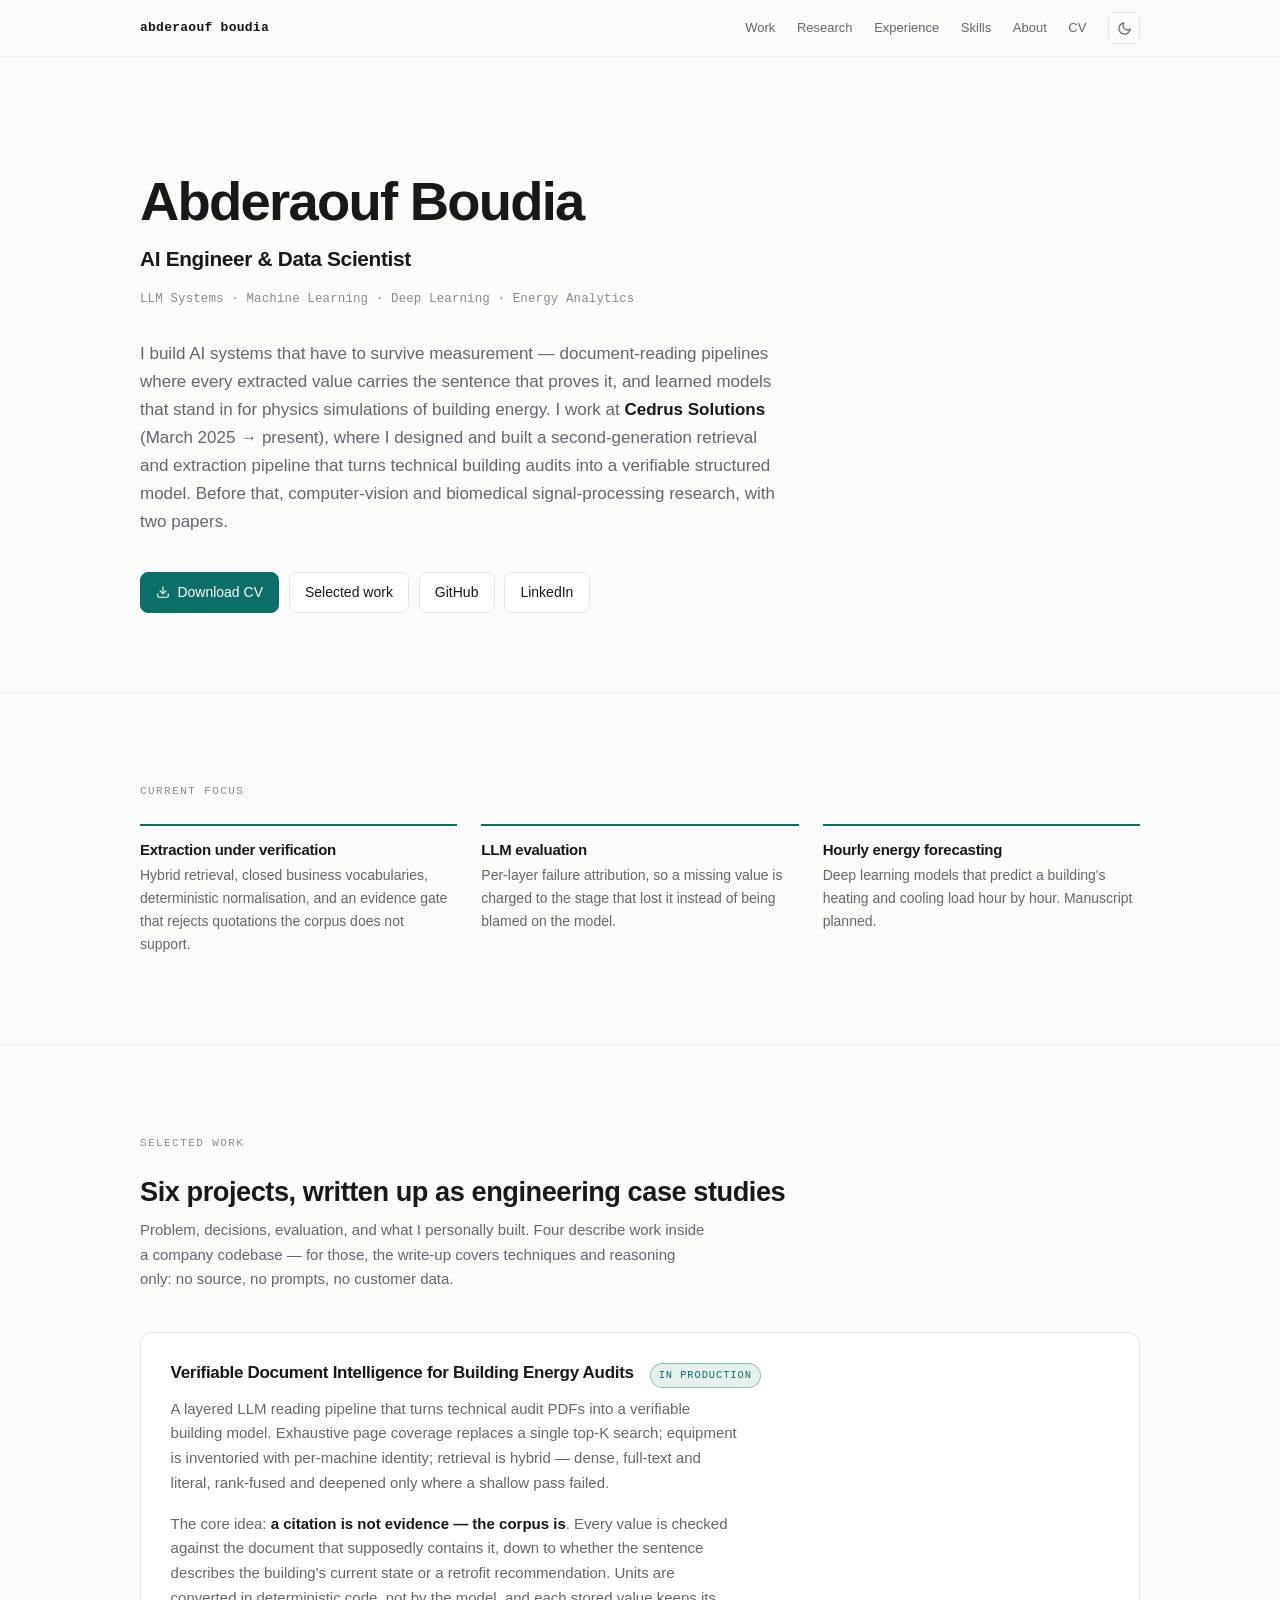
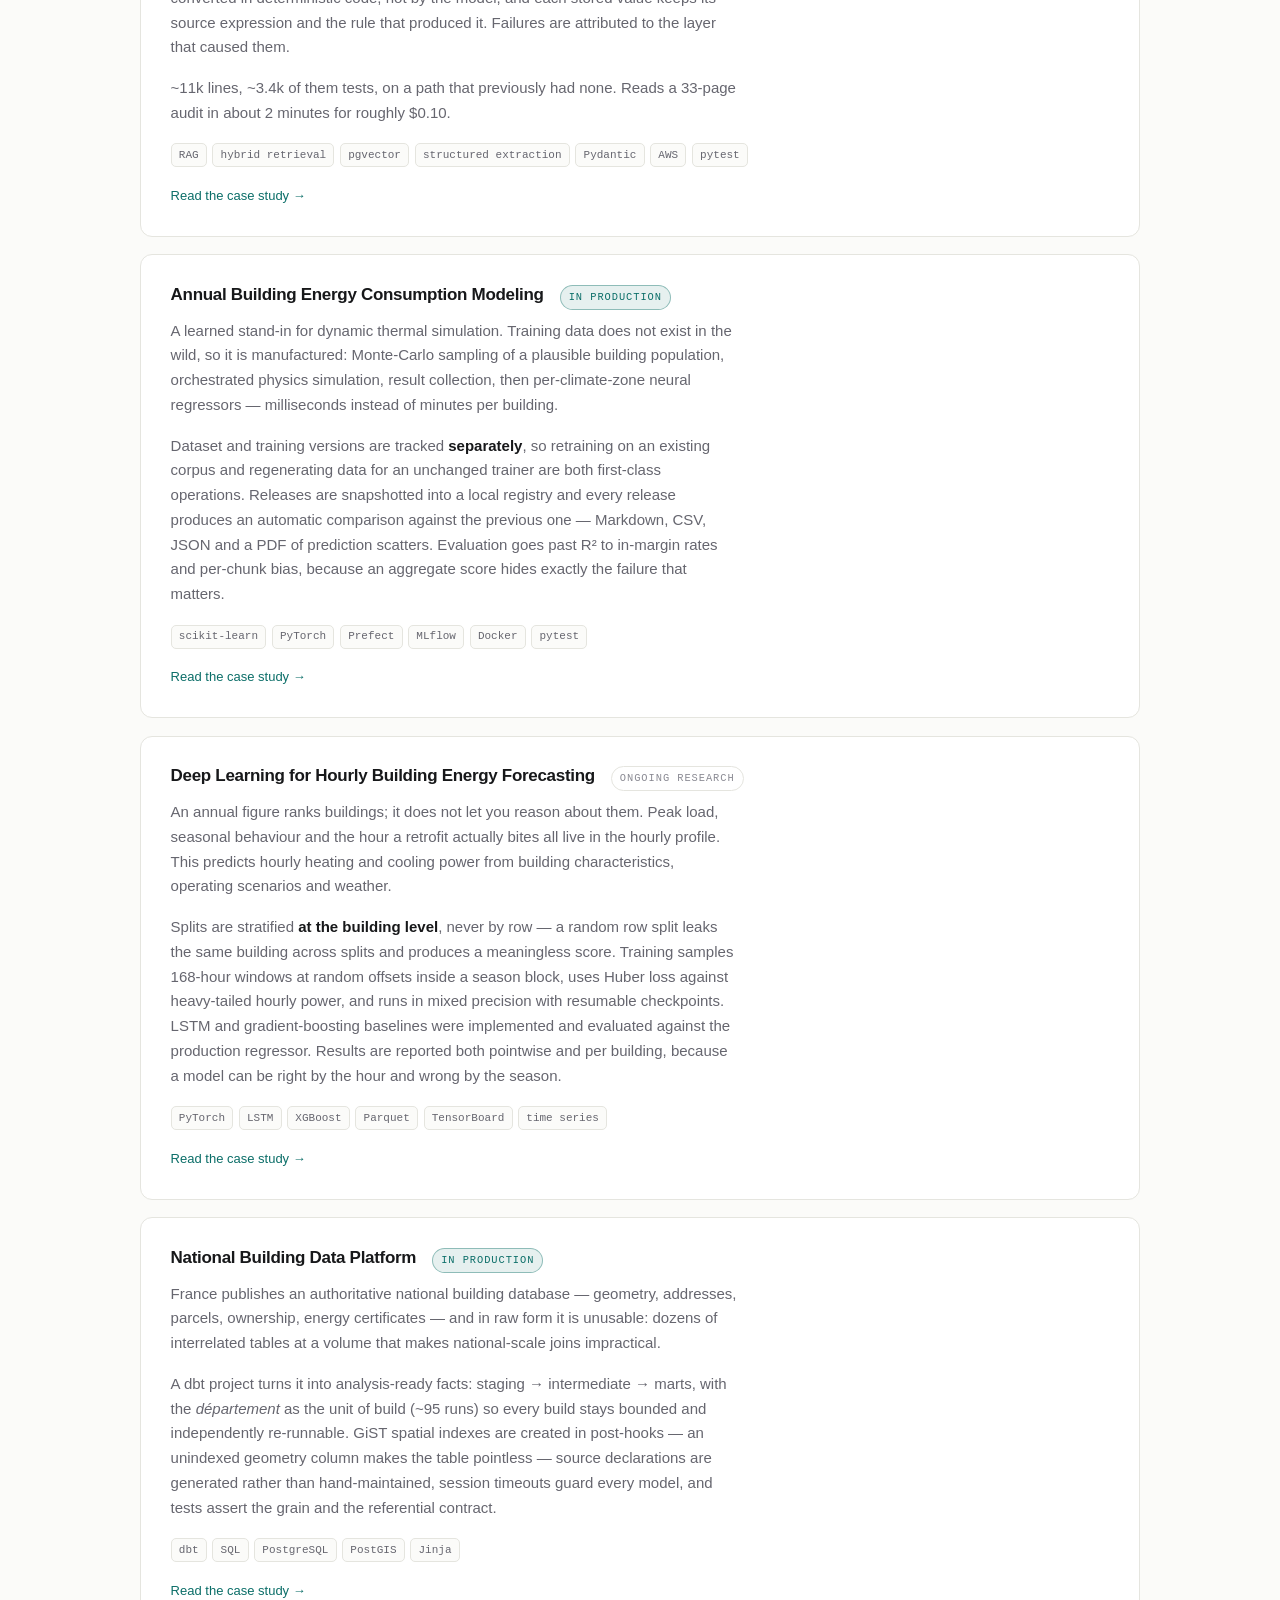
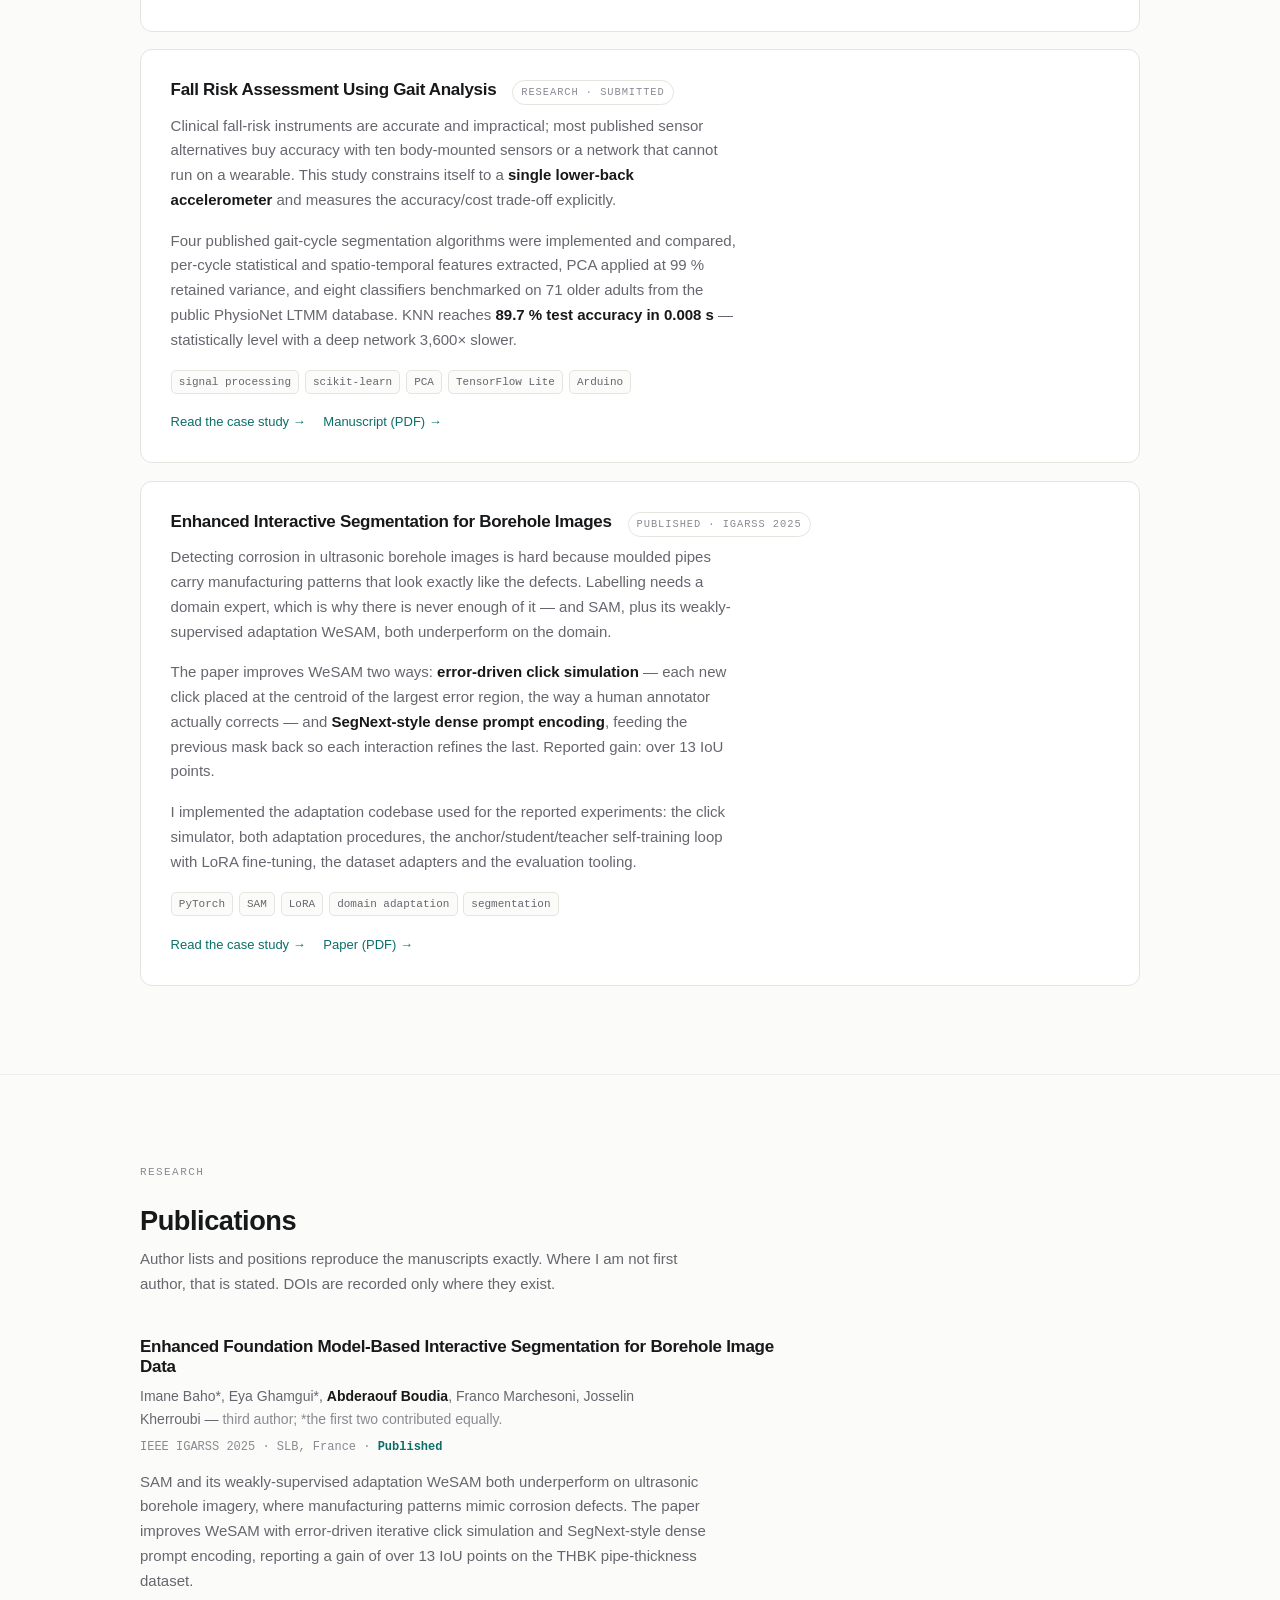
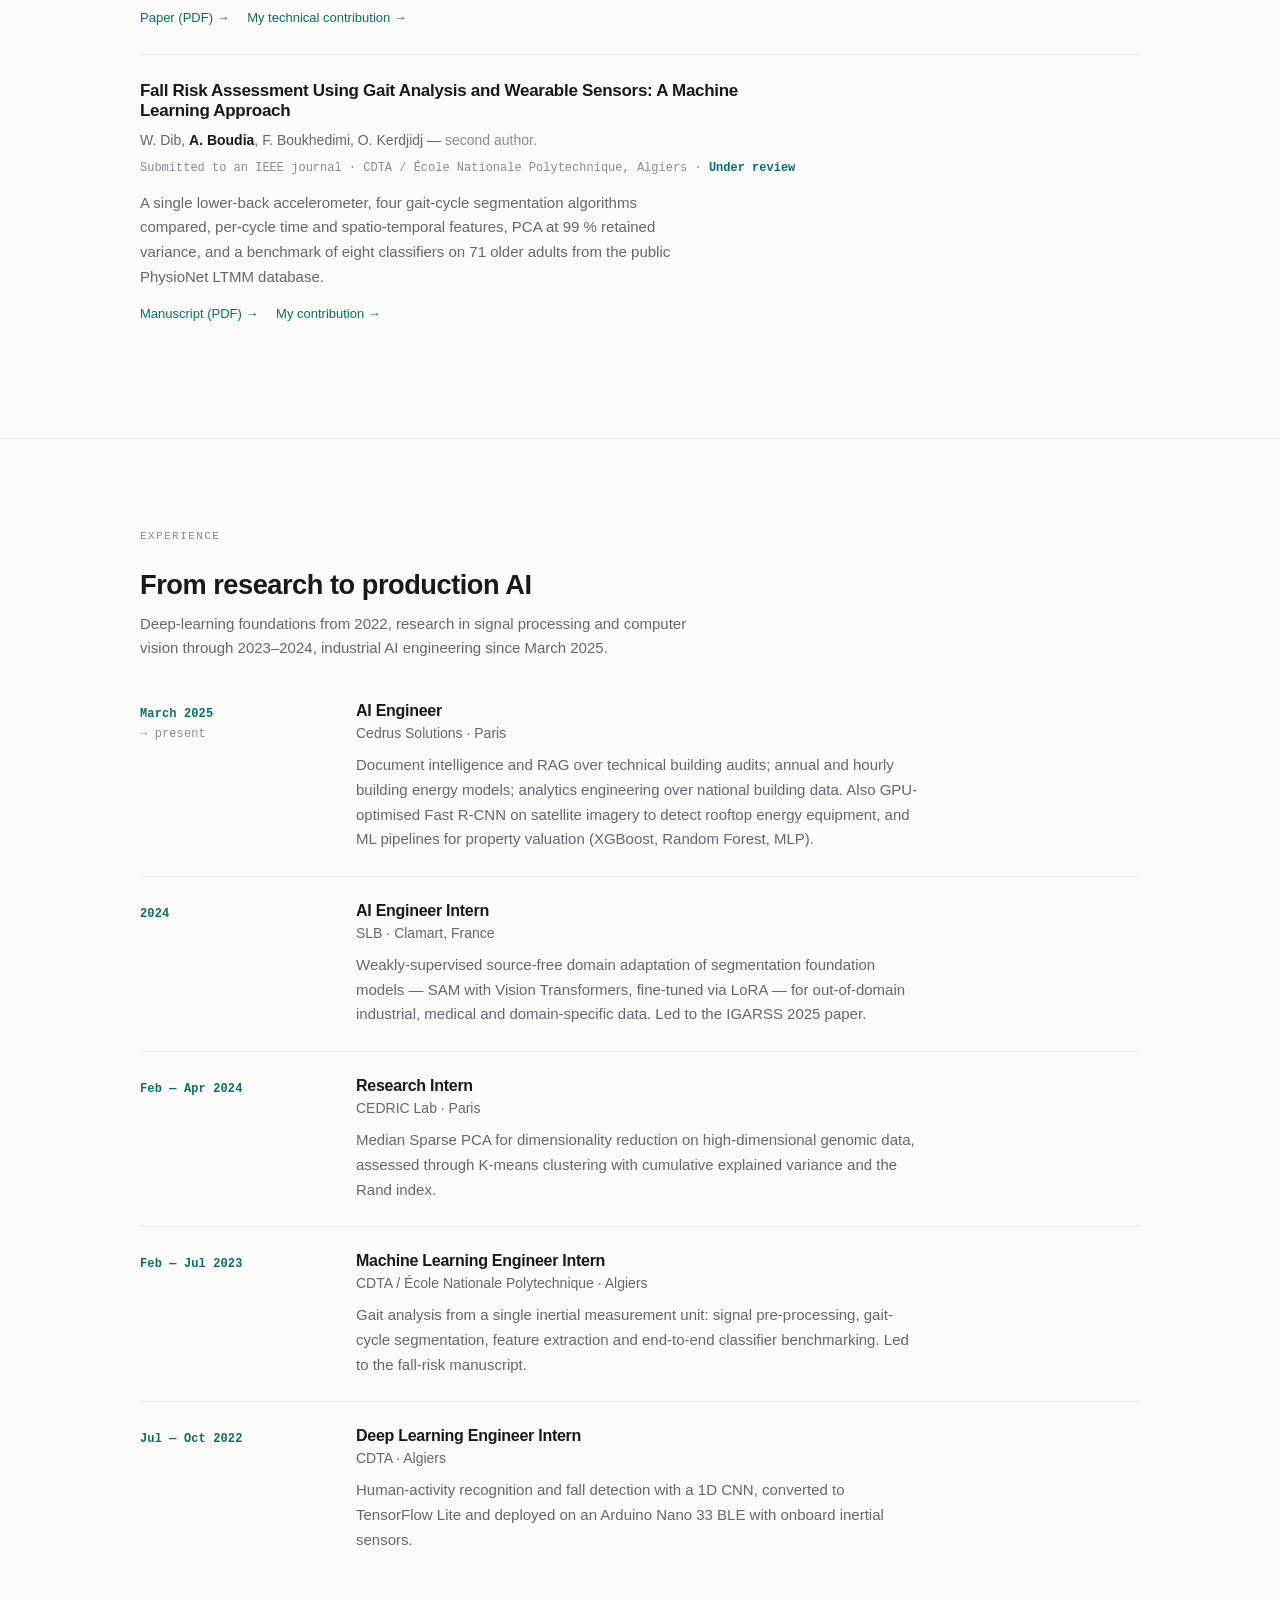
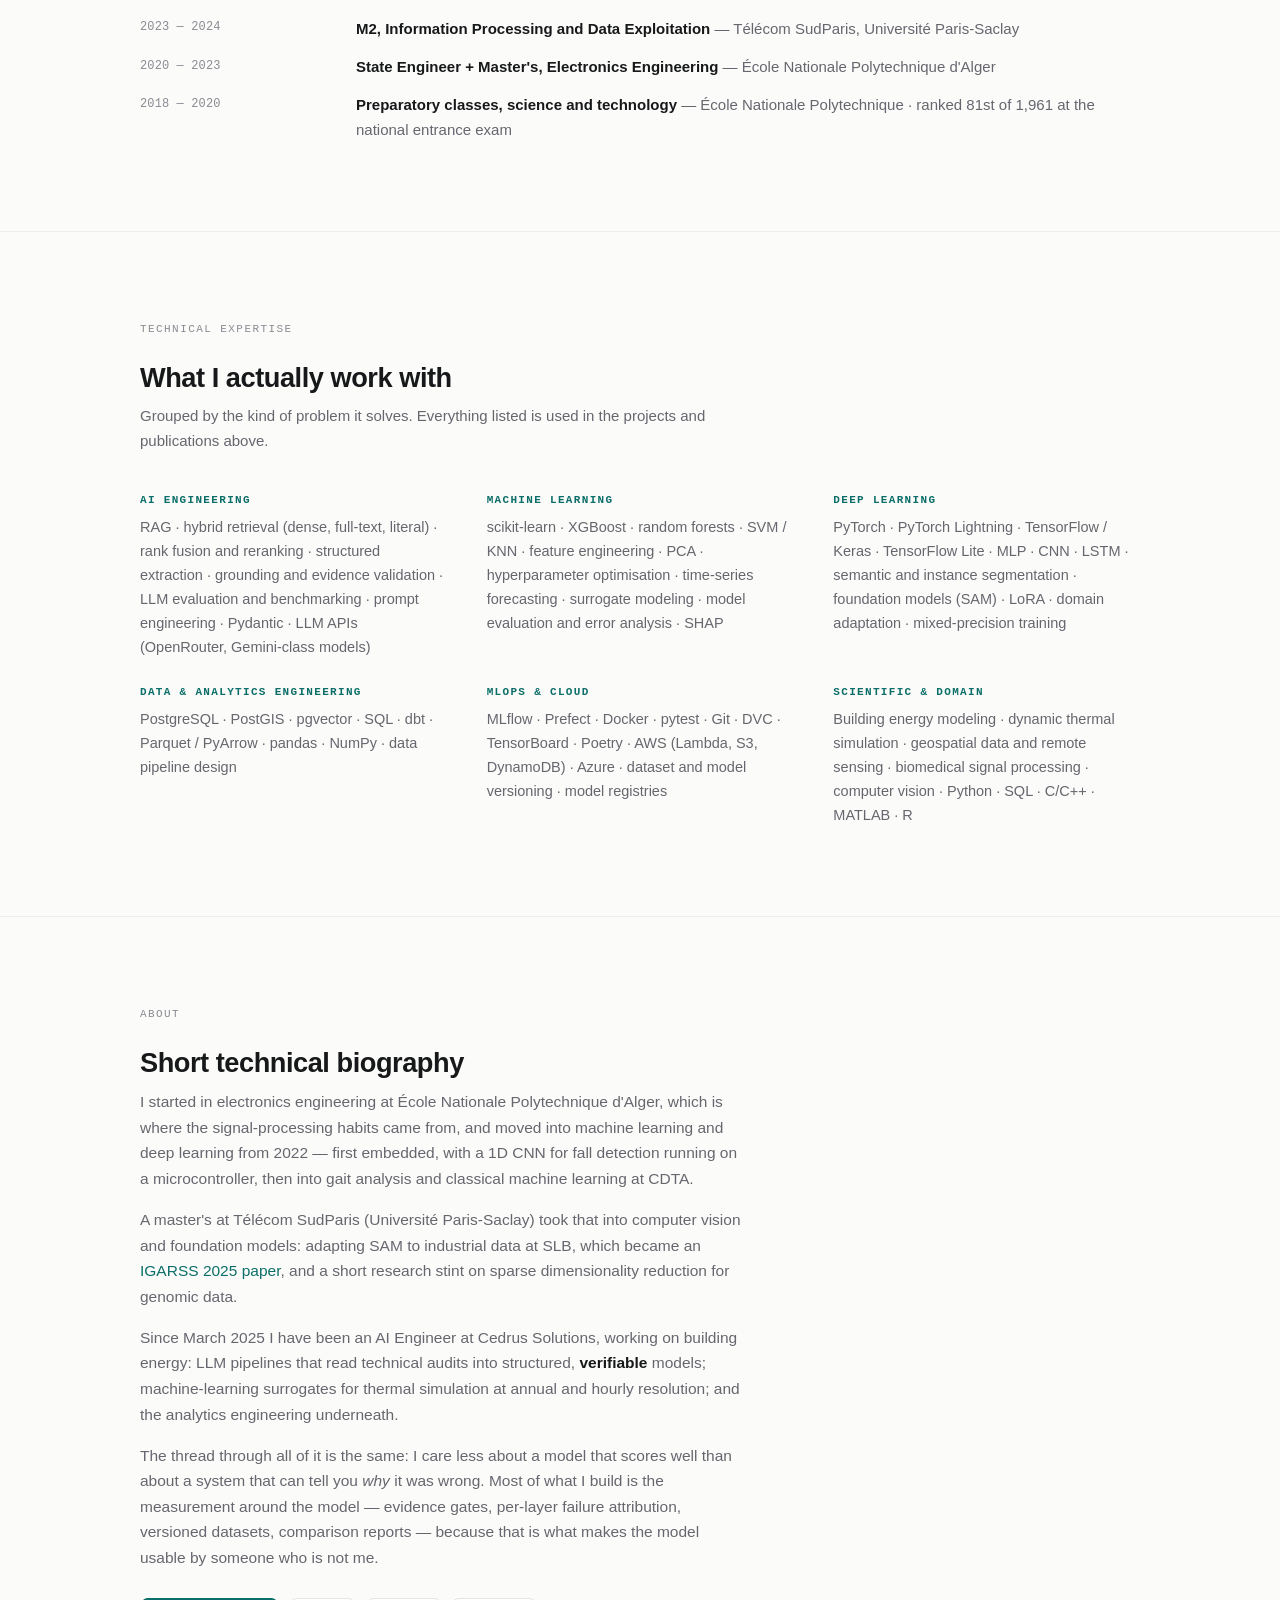
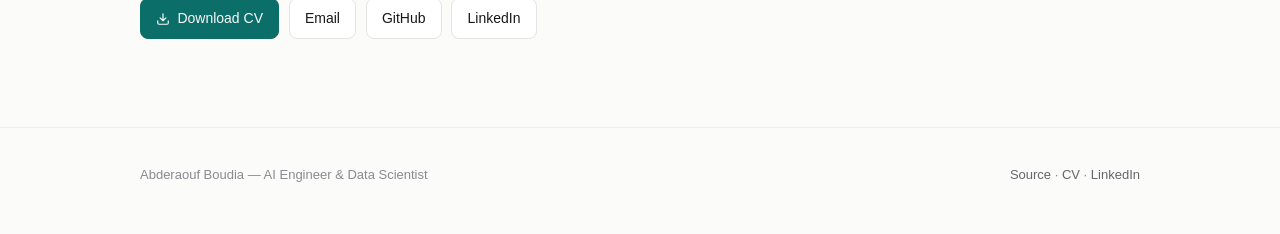
==== docs/index.html @ 6a67e8d6 "feat: add portfolio site for GitHub Pages" ====
<!doctype html>
<html lang="en">
<head>
<meta charset="utf-8">
<meta name="viewport" content="width=device-width, initial-scale=1">
<title>Abderaouf Boudia — AI Engineer &amp; Data Scientist</title>
<meta name="description" content="AI Engineer &amp; Data Scientist. LLM systems, RAG and document intelligence, machine learning, deep learning and building energy analytics. Published computer-vision research.">
<meta name="author" content="Abderaouf Boudia">
<meta property="og:type" content="profile">
<meta property="og:title" content="Abderaouf Boudia — AI Engineer &amp; Data Scientist">
<meta property="og:description" content="LLM systems · Machine Learning · Deep Learning · Energy Analytics">
<link rel="canonical" href="https://boudia-abderaouf.github.io/BOUDIA-Abderaouf/">
<link rel="icon" href="data:image/svg+xml,<svg xmlns='http://www.w3.org/2000/svg' viewBox='0 0 100 100'><rect width='100' height='100' rx='22' fill='%230b6e68'/><text y='.9em' x='50%25' text-anchor='middle' font-size='62' font-family='ui-monospace,monospace' fill='%23fff'>A</text></svg>">
<link rel="stylesheet" href="styles.css">
<script>
  // Applied before first paint so the chosen theme never flashes.
  try {
    var t = localStorage.getItem('theme');
    if (t === 'dark' || t === 'light') document.documentElement.dataset.theme = t;
  } catch (e) {}
</script>
</head>
<body>

<header class="nav">
  <div class="wrap nav__inner">
    <a class="nav__mark" href="#top">abderaouf&nbsp;boudia</a>
    <nav class="nav__links" aria-label="Sections">
      <a href="#work">Work</a>
      <a href="#research">Research</a>
      <a href="#experience">Experience</a>
      <a href="#skills">Skills</a>
      <a href="#about">About</a>
      <a class="nav__cta" href="https://github.com/boudia-abderaouf/BOUDIA-Abderaouf/raw/main/cv/Abderaouf-Boudia-CV.pdf">CV</a>
      <button class="theme-toggle" type="button" id="theme-toggle" aria-label="Switch colour theme">
        <svg class="i-moon" viewBox="0 0 24 24" fill="none" stroke="currentColor" stroke-width="2" stroke-linecap="round" stroke-linejoin="round" aria-hidden="true"><path d="M21 12.79A9 9 0 1 1 11.21 3 7 7 0 0 0 21 12.79z"/></svg>
        <svg class="i-sun" viewBox="0 0 24 24" fill="none" stroke="currentColor" stroke-width="2" stroke-linecap="round" stroke-linejoin="round" aria-hidden="true"><circle cx="12" cy="12" r="4"/><path d="M12 2v2M12 20v2M4.93 4.93l1.41 1.41M17.66 17.66l1.41 1.41M2 12h2M20 12h2M6.34 17.66l-1.41 1.41M19.07 4.93l-1.41 1.41"/></svg>
      </button>
    </nav>
  </div>
</header>

<main id="top">

<!-- ====================== HERO ====================== -->
<section class="hero">
  <div class="wrap">
    <h1>Abderaouf Boudia</h1>
    <p class="hero__role">AI Engineer &amp; Data Scientist</p>
    <p class="hero__tags">LLM Systems · Machine Learning · Deep Learning · Energy Analytics</p>
    <p class="hero__intro">
      I build AI systems that have to survive measurement — document-reading pipelines where
      every extracted value carries the sentence that proves it, and learned models that stand
      in for physics simulations of building energy. I work at <strong>Cedrus Solutions</strong>
      (March&nbsp;2025 → present), where I designed and built a second-generation retrieval and
      extraction pipeline that turns technical building audits into a verifiable structured
      model. Before that, computer-vision and biomedical signal-processing research, with two
      papers.
    </p>
    <div class="actions">
      <a class="btn btn--primary" href="https://github.com/boudia-abderaouf/BOUDIA-Abderaouf/raw/main/cv/Abderaouf-Boudia-CV.pdf">
        <svg viewBox="0 0 24 24" fill="none" stroke="currentColor" stroke-width="2" stroke-linecap="round" stroke-linejoin="round" aria-hidden="true"><path d="M21 15v4a2 2 0 0 1-2 2H5a2 2 0 0 1-2-2v-4M7 10l5 5 5-5M12 15V3"/></svg>
        Download CV
      </a>
      <a class="btn" href="#work">Selected work</a>
      <a class="btn" href="https://github.com/boudia-abderaouf">GitHub</a>
      <a class="btn" href="https://www.linkedin.com/in/abderaouf-boudia-4bb166174/">LinkedIn</a>
    </div>
  </div>
</section>

<!-- ====================== FOCUS ====================== -->
<section id="focus">
  <div class="wrap reveal">
    <p class="eyebrow">Current focus</p>
    <ul class="focus">
      <li>
        <h3>Extraction under verification</h3>
        <p>Hybrid retrieval, closed business vocabularies, deterministic normalisation, and an
        evidence gate that rejects quotations the corpus does not support.</p>
      </li>
      <li>
        <h3>LLM evaluation</h3>
        <p>Per-layer failure attribution, so a missing value is charged to the stage that lost
        it instead of being blamed on the model.</p>
      </li>
      <li>
        <h3>Hourly energy forecasting</h3>
        <p>Deep learning models that predict a building's heating and cooling load hour by
        hour. Manuscript planned.</p>
      </li>
    </ul>
  </div>
</section>

<!-- ====================== WORK ====================== -->
<section id="work">
  <div class="wrap">
    <div class="reveal">
      <p class="eyebrow">Selected work</p>
      <h2 class="section-title">Six projects, written up as engineering case studies</h2>
      <p class="section-lede">
        Problem, decisions, evaluation, and what I personally built. Four describe work inside a
        company codebase — for those, the write-up covers techniques and reasoning only: no source,
        no prompts, no customer data.
      </p>
    </div>

    <div class="projects">

      <article class="card reveal">
        <div class="card__head">
          <h3 class="card__title"><a href="https://github.com/boudia-abderaouf/BOUDIA-Abderaouf/blob/main/projects/document-intelligence.md">Verifiable Document Intelligence for Building Energy Audits</a></h3>
          <span class="status status--live">In production</span>
        </div>
        <p>
          A layered LLM reading pipeline that turns technical audit PDFs into a verifiable building
          model. Exhaustive page coverage replaces a single top-K search; equipment is inventoried
          with per-machine identity; retrieval is hybrid — dense, full-text and literal, rank-fused
          and deepened only where a shallow pass failed.
        </p>
        <p>
          The core idea: <strong>a citation is not evidence — the corpus is</strong>. Every value is
          checked against the document that supposedly contains it, down to whether the sentence
          describes the building's current state or a retrofit recommendation. Units are converted in
          deterministic code, not by the model, and each stored value keeps its source expression and
          the rule that produced it. Failures are attributed to the layer that caused them.
        </p>
        <p>
          ~11k lines, ~3.4k of them tests, on a path that previously had none. Reads a 33-page audit
          in about 2 minutes for roughly $0.10.
        </p>
        <div class="tags">
          <span class="tag">RAG</span><span class="tag">hybrid retrieval</span><span class="tag">pgvector</span>
          <span class="tag">structured extraction</span><span class="tag">Pydantic</span><span class="tag">AWS</span>
          <span class="tag">pytest</span>
        </div>
        <div class="card__links">
          <a href="https://github.com/boudia-abderaouf/BOUDIA-Abderaouf/blob/main/projects/document-intelligence.md">Read the case study →</a>
        </div>
      </article>

      <article class="card reveal">
        <div class="card__head">
          <h3 class="card__title"><a href="https://github.com/boudia-abderaouf/BOUDIA-Abderaouf/blob/main/projects/annual-energy-model.md">Annual Building Energy Consumption Modeling</a></h3>
          <span class="status status--live">In production</span>
        </div>
        <p>
          A learned stand-in for dynamic thermal simulation. Training data does not exist in the
          wild, so it is manufactured: Monte-Carlo sampling of a plausible building population,
          orchestrated physics simulation, result collection, then per-climate-zone neural
          regressors — milliseconds instead of minutes per building.
        </p>
        <p>
          Dataset and training versions are tracked <strong>separately</strong>, so retraining on an
          existing corpus and regenerating data for an unchanged trainer are both first-class
          operations. Releases are snapshotted into a local registry and every release produces an
          automatic comparison against the previous one — Markdown, CSV, JSON and a PDF of prediction
          scatters. Evaluation goes past R² to in-margin rates and per-chunk bias, because an
          aggregate score hides exactly the failure that matters.
        </p>
        <div class="tags">
          <span class="tag">scikit-learn</span><span class="tag">PyTorch</span><span class="tag">Prefect</span>
          <span class="tag">MLflow</span><span class="tag">Docker</span><span class="tag">pytest</span>
        </div>
        <div class="card__links">
          <a href="https://github.com/boudia-abderaouf/BOUDIA-Abderaouf/blob/main/projects/annual-energy-model.md">Read the case study →</a>
        </div>
      </article>

      <article class="card reveal">
        <div class="card__head">
          <h3 class="card__title"><a href="https://github.com/boudia-abderaouf/BOUDIA-Abderaouf/blob/main/projects/hourly-energy-forecasting.md">Deep Learning for Hourly Building Energy Forecasting</a></h3>
          <span class="status">Ongoing research</span>
        </div>
        <p>
          An annual figure ranks buildings; it does not let you reason about them. Peak load,
          seasonal behaviour and the hour a retrofit actually bites all live in the hourly profile.
          This predicts hourly heating and cooling power from building characteristics, operating
          scenarios and weather.
        </p>
        <p>
          Splits are stratified <strong>at the building level</strong>, never by row — a random row
          split leaks the same building across splits and produces a meaningless score. Training
          samples 168-hour windows at random offsets inside a season block, uses Huber loss against
          heavy-tailed hourly power, and runs in mixed precision with resumable checkpoints. LSTM and
          gradient-boosting baselines were implemented and evaluated against the production
          regressor. Results are reported both pointwise and per building, because a model can be
          right by the hour and wrong by the season.
        </p>
        <div class="tags">
          <span class="tag">PyTorch</span><span class="tag">LSTM</span><span class="tag">XGBoost</span>
          <span class="tag">Parquet</span><span class="tag">TensorBoard</span><span class="tag">time series</span>
        </div>
        <div class="card__links">
          <a href="https://github.com/boudia-abderaouf/BOUDIA-Abderaouf/blob/main/projects/hourly-energy-forecasting.md">Read the case study →</a>
        </div>
      </article>

      <article class="card reveal">
        <div class="card__head">
          <h3 class="card__title"><a href="https://github.com/boudia-abderaouf/BOUDIA-Abderaouf/blob/main/projects/dbt-data-platform.md">National Building Data Platform</a></h3>
          <span class="status status--live">In production</span>
        </div>
        <p>
          France publishes an authoritative national building database — geometry, addresses,
          parcels, ownership, energy certificates — and in raw form it is unusable: dozens of
          interrelated tables at a volume that makes national-scale joins impractical.
        </p>
        <p>
          A dbt project turns it into analysis-ready facts: staging → intermediate → marts, with the
          <em>département</em> as the unit of build (~95 runs) so every build stays bounded and
          independently re-runnable. GiST spatial indexes are created in post-hooks — an unindexed
          geometry column makes the table pointless — source declarations are generated rather than
          hand-maintained, session timeouts guard every model, and tests assert the grain and the
          referential contract.
        </p>
        <div class="tags">
          <span class="tag">dbt</span><span class="tag">SQL</span><span class="tag">PostgreSQL</span>
          <span class="tag">PostGIS</span><span class="tag">Jinja</span>
        </div>
        <div class="card__links">
          <a href="https://github.com/boudia-abderaouf/BOUDIA-Abderaouf/blob/main/projects/dbt-data-platform.md">Read the case study →</a>
        </div>
      </article>

      <article class="card reveal">
        <div class="card__head">
          <h3 class="card__title"><a href="https://github.com/boudia-abderaouf/BOUDIA-Abderaouf/blob/main/projects/fall-risk-assessment.md">Fall Risk Assessment Using Gait Analysis</a></h3>
          <span class="status">Research · submitted</span>
        </div>
        <p>
          Clinical fall-risk instruments are accurate and impractical; most published sensor
          alternatives buy accuracy with ten body-mounted sensors or a network that cannot run on a
          wearable. This study constrains itself to a <strong>single lower-back accelerometer</strong>
          and measures the accuracy/cost trade-off explicitly.
        </p>
        <p>
          Four published gait-cycle segmentation algorithms were implemented and compared, per-cycle
          statistical and spatio-temporal features extracted, PCA applied at 99 % retained variance,
          and eight classifiers benchmarked on 71 older adults from the public PhysioNet LTMM
          database. KNN reaches <strong>89.7 % test accuracy in 0.008 s</strong> — statistically
          level with a deep network 3,600× slower.
        </p>
        <div class="tags">
          <span class="tag">signal processing</span><span class="tag">scikit-learn</span>
          <span class="tag">PCA</span><span class="tag">TensorFlow Lite</span><span class="tag">Arduino</span>
        </div>
        <div class="card__links">
          <a href="https://github.com/boudia-abderaouf/BOUDIA-Abderaouf/blob/main/projects/fall-risk-assessment.md">Read the case study →</a>
          <a href="https://github.com/boudia-abderaouf/BOUDIA-Abderaouf/blob/main/articles/Fall_Risk_Assessment_Using_Gait_Analysis.pdf">Manuscript (PDF) →</a>
        </div>
      </article>

      <article class="card reveal">
        <div class="card__head">
          <h3 class="card__title"><a href="https://github.com/boudia-abderaouf/BOUDIA-Abderaouf/blob/main/projects/interseg-wesam.md">Enhanced Interactive Segmentation for Borehole Images</a></h3>
          <span class="status">Published · IGARSS 2025</span>
        </div>
        <p>
          Detecting corrosion in ultrasonic borehole images is hard because moulded pipes carry
          manufacturing patterns that look exactly like the defects. Labelling needs a domain expert,
          which is why there is never enough of it — and SAM, plus its weakly-supervised adaptation
          WeSAM, both underperform on the domain.
        </p>
        <p>
          The paper improves WeSAM two ways: <strong>error-driven click simulation</strong> — each new
          click placed at the centroid of the largest error region, the way a human annotator actually
          corrects — and <strong>SegNext-style dense prompt encoding</strong>, feeding the previous
          mask back so each interaction refines the last. Reported gain: over 13 IoU points.
        </p>
        <p>
          I implemented the adaptation codebase used for the reported experiments: the click
          simulator, both adaptation procedures, the anchor/student/teacher self-training loop with
          LoRA fine-tuning, the dataset adapters and the evaluation tooling.
        </p>
        <div class="tags">
          <span class="tag">PyTorch</span><span class="tag">SAM</span><span class="tag">LoRA</span>
          <span class="tag">domain adaptation</span><span class="tag">segmentation</span>
        </div>
        <div class="card__links">
          <a href="https://github.com/boudia-abderaouf/BOUDIA-Abderaouf/blob/main/projects/interseg-wesam.md">Read the case study →</a>
          <a href="https://github.com/boudia-abderaouf/BOUDIA-Abderaouf/blob/main/articles/Paper_IGARSS_InterSEG.pdf">Paper (PDF) →</a>
        </div>
      </article>

    </div>
  </div>
</section>

<!-- ====================== RESEARCH ====================== -->
<section id="research">
  <div class="wrap">
    <div class="reveal">
      <p class="eyebrow">Research</p>
      <h2 class="section-title">Publications</h2>
      <p class="section-lede">
        Author lists and positions reproduce the manuscripts exactly. Where I am not first author,
        that is stated. DOIs are recorded only where they exist.
      </p>
    </div>

    <article class="pub reveal">
      <h3>Enhanced Foundation Model-Based Interactive Segmentation for Borehole Image Data</h3>
      <p class="pub__authors">
        Imane Baho*, Eya Ghamgui*, <strong>Abderaouf Boudia</strong>, Franco Marchesoni,
        Josselin Kherroubi — <em>third author; *the first two contributed equally.</em>
      </p>
      <p class="pub__meta">IEEE IGARSS 2025 · SLB, France · <b>Published</b></p>
      <p class="pub__abstract">
        SAM and its weakly-supervised adaptation WeSAM both underperform on ultrasonic borehole
        imagery, where manufacturing patterns mimic corrosion defects. The paper improves WeSAM with
        error-driven iterative click simulation and SegNext-style dense prompt encoding, reporting a
        gain of over 13 IoU points on the THBK pipe-thickness dataset.
      </p>
      <div class="card__links">
        <a href="https://github.com/boudia-abderaouf/BOUDIA-Abderaouf/blob/main/articles/Paper_IGARSS_InterSEG.pdf">Paper (PDF) →</a>
        <a href="https://github.com/boudia-abderaouf/BOUDIA-Abderaouf/blob/main/projects/interseg-wesam.md">My technical contribution →</a>
      </div>
    </article>

    <article class="pub reveal">
      <h3>Fall Risk Assessment Using Gait Analysis and Wearable Sensors: A Machine Learning Approach</h3>
      <p class="pub__authors">
        W. Dib, <strong>A. Boudia</strong>, F. Boukhedimi, O. Kerdjidj — <em>second author.</em>
      </p>
      <p class="pub__meta">Submitted to an IEEE journal · CDTA / École Nationale Polytechnique, Algiers · <b>Under review</b></p>
      <p class="pub__abstract">
        A single lower-back accelerometer, four gait-cycle segmentation algorithms compared,
        per-cycle time and spatio-temporal features, PCA at 99 % retained variance, and a benchmark
        of eight classifiers on 71 older adults from the public PhysioNet LTMM database.
      </p>
      <div class="card__links">
        <a href="https://github.com/boudia-abderaouf/BOUDIA-Abderaouf/blob/main/articles/Fall_Risk_Assessment_Using_Gait_Analysis.pdf">Manuscript (PDF) →</a>
        <a href="https://github.com/boudia-abderaouf/BOUDIA-Abderaouf/blob/main/projects/fall-risk-assessment.md">My contribution →</a>
      </div>
    </article>
  </div>
</section>

<!-- ====================== EXPERIENCE ====================== -->
<section id="experience">
  <div class="wrap">
    <div class="reveal">
      <p class="eyebrow">Experience</p>
      <h2 class="section-title">From research to production AI</h2>
      <p class="section-lede">
        Deep-learning foundations from 2022, research in signal processing and computer vision
        through 2023–2024, industrial AI engineering since March 2025.
      </p>
    </div>

    <ul class="timeline reveal">
      <li class="tl">
        <div class="tl__when"><b>March 2025</b>→ present</div>
        <div>
          <h3 class="tl__role">AI Engineer</h3>
          <p class="tl__org">Cedrus Solutions · Paris</p>
          <p class="tl__body">
            Document intelligence and RAG over technical building audits; annual and hourly building
            energy models; analytics engineering over national building data. Also GPU-optimised
            Fast R-CNN on satellite imagery to detect rooftop energy equipment, and ML pipelines for
            property valuation (XGBoost, Random Forest, MLP).
          </p>
        </div>
      </li>

      <li class="tl">
        <div class="tl__when"><b>2024</b></div>
        <div>
          <h3 class="tl__role">AI Engineer Intern</h3>
          <p class="tl__org">SLB · Clamart, France</p>
          <p class="tl__body">
            Weakly-supervised source-free domain adaptation of segmentation foundation models — SAM
            with Vision Transformers, fine-tuned via LoRA — for out-of-domain industrial, medical and
            domain-specific data. Led to the IGARSS 2025 paper.
          </p>
        </div>
      </li>

      <li class="tl">
        <div class="tl__when"><b>Feb — Apr 2024</b></div>
        <div>
          <h3 class="tl__role">Research Intern</h3>
          <p class="tl__org">CEDRIC Lab · Paris</p>
          <p class="tl__body">
            Median Sparse PCA for dimensionality reduction on high-dimensional genomic data,
            assessed through K-means clustering with cumulative explained variance and the Rand index.
          </p>
        </div>
      </li>

      <li class="tl">
        <div class="tl__when"><b>Feb — Jul 2023</b></div>
        <div>
          <h3 class="tl__role">Machine Learning Engineer Intern</h3>
          <p class="tl__org">CDTA / École Nationale Polytechnique · Algiers</p>
          <p class="tl__body">
            Gait analysis from a single inertial measurement unit: signal pre-processing, gait-cycle
            segmentation, feature extraction and end-to-end classifier benchmarking. Led to the
            fall-risk manuscript.
          </p>
        </div>
      </li>

      <li class="tl">
        <div class="tl__when"><b>Jul — Oct 2022</b></div>
        <div>
          <h3 class="tl__role">Deep Learning Engineer Intern</h3>
          <p class="tl__org">CDTA · Algiers</p>
          <p class="tl__body">
            Human-activity recognition and fall detection with a 1D CNN, converted to TensorFlow Lite
            and deployed on an Arduino Nano 33 BLE with onboard inertial sensors.
          </p>
        </div>
      </li>
    </ul>

    <ul class="edu reveal">
      <li>
        <div class="tl__when">2023 — 2024</div>
        <span><b>M2, Information Processing and Data Exploitation</b> — Télécom SudParis, Université Paris-Saclay</span>
      </li>
      <li>
        <div class="tl__when">2020 — 2023</div>
        <span><b>State Engineer + Master's, Electronics Engineering</b> — École Nationale Polytechnique d'Alger</span>
      </li>
      <li>
        <div class="tl__when">2018 — 2020</div>
        <span><b>Preparatory classes, science and technology</b> — École Nationale Polytechnique · ranked 81st of 1,961 at the national entrance exam</span>
      </li>
    </ul>
  </div>
</section>

<!-- ====================== SKILLS ====================== -->
<section id="skills">
  <div class="wrap">
    <div class="reveal">
      <p class="eyebrow">Technical expertise</p>
      <h2 class="section-title">What I actually work with</h2>
      <p class="section-lede">
        Grouped by the kind of problem it solves. Everything listed is used in the projects and
        publications above.
      </p>
    </div>

    <div class="skills reveal">
      <div class="skill-group">
        <h3>AI engineering</h3>
        <p>RAG · hybrid retrieval (dense, full-text, literal) · rank fusion and reranking ·
        structured extraction · grounding and evidence validation · LLM evaluation and benchmarking ·
        prompt engineering · Pydantic · LLM APIs (OpenRouter, Gemini-class models)</p>
      </div>
      <div class="skill-group">
        <h3>Machine learning</h3>
        <p>scikit-learn · XGBoost · random forests · SVM / KNN · feature engineering · PCA ·
        hyperparameter optimisation · time-series forecasting · surrogate modeling · model evaluation
        and error analysis · SHAP</p>
      </div>
      <div class="skill-group">
        <h3>Deep learning</h3>
        <p>PyTorch · PyTorch Lightning · TensorFlow / Keras · TensorFlow Lite · MLP · CNN · LSTM ·
        semantic and instance segmentation · foundation models (SAM) · LoRA · domain adaptation ·
        mixed-precision training</p>
      </div>
      <div class="skill-group">
        <h3>Data &amp; analytics engineering</h3>
        <p>PostgreSQL · PostGIS · pgvector · SQL · dbt · Parquet / PyArrow · pandas · NumPy ·
        data pipeline design</p>
      </div>
      <div class="skill-group">
        <h3>MLOps &amp; cloud</h3>
        <p>MLflow · Prefect · Docker · pytest · Git · DVC · TensorBoard · Poetry ·
        AWS (Lambda, S3, DynamoDB) · Azure · dataset and model versioning · model registries</p>
      </div>
      <div class="skill-group">
        <h3>Scientific &amp; domain</h3>
        <p>Building energy modeling · dynamic thermal simulation · geospatial data and remote
        sensing · biomedical signal processing · computer vision · Python · SQL · C/C++ · MATLAB · R</p>
      </div>
    </div>
  </div>
</section>

<!-- ====================== ABOUT ====================== -->
<section id="about">
  <div class="wrap">
    <div class="reveal">
      <p class="eyebrow">About</p>
      <h2 class="section-title">Short technical biography</h2>
    </div>
    <div class="prose reveal">
      <p>
        I started in electronics engineering at École Nationale Polytechnique d'Alger, which is where
        the signal-processing habits came from, and moved into machine learning and deep learning from
        2022 — first embedded, with a 1D CNN for fall detection running on a microcontroller, then
        into gait analysis and classical machine learning at CDTA.
      </p>
      <p>
        A master's at Télécom SudParis (Université Paris-Saclay) took that into computer vision and
        foundation models: adapting SAM to industrial data at SLB, which became an
        <a href="#research">IGARSS 2025 paper</a>, and a short research stint on sparse dimensionality
        reduction for genomic data.
      </p>
      <p>
        Since March 2025 I have been an AI Engineer at Cedrus Solutions, working on building energy:
        LLM pipelines that read technical audits into structured, <strong>verifiable</strong> models;
        machine-learning surrogates for thermal simulation at annual and hourly resolution; and the
        analytics engineering underneath.
      </p>
      <p>
        The thread through all of it is the same: I care less about a model that scores well than
        about a system that can tell you <em>why</em> it was wrong. Most of what I build is the
        measurement around the model — evidence gates, per-layer failure attribution, versioned
        datasets, comparison reports — because that is what makes the model usable by someone who
        is not me.
      </p>
      <div class="contact-links">
        <a class="btn btn--primary" href="https://github.com/boudia-abderaouf/BOUDIA-Abderaouf/raw/main/cv/Abderaouf-Boudia-CV.pdf">
          <svg viewBox="0 0 24 24" fill="none" stroke="currentColor" stroke-width="2" stroke-linecap="round" stroke-linejoin="round" aria-hidden="true"><path d="M21 15v4a2 2 0 0 1-2 2H5a2 2 0 0 1-2-2v-4M7 10l5 5 5-5M12 15V3"/></svg>
          Download CV
        </a>
        <a class="btn" href="mailto:abderaouf.boudia@gmail.com">Email</a>
        <a class="btn" href="https://github.com/boudia-abderaouf">GitHub</a>
        <a class="btn" href="https://www.linkedin.com/in/abderaouf-boudia-4bb166174/">LinkedIn</a>
      </div>
    </div>
  </div>
</section>

</main>

<footer class="footer">
  <div class="wrap footer__inner">
    <span>Abderaouf Boudia — AI Engineer &amp; Data Scientist</span>
    <span>
      <a href="https://github.com/boudia-abderaouf/BOUDIA-Abderaouf">Source</a> ·
      <a href="https://github.com/boudia-abderaouf/BOUDIA-Abderaouf/raw/main/cv/Abderaouf-Boudia-CV.pdf">CV</a> ·
      <a href="https://www.linkedin.com/in/abderaouf-boudia-4bb166174/">LinkedIn</a>
    </span>
  </div>
</footer>

<script>
  (function () {
    // Theme toggle — cycles light/dark, remembers the choice per browser.
    var root = document.documentElement;
    var btn = document.getElementById('theme-toggle');
    btn.addEventListener('click', function () {
      var current = root.dataset.theme ||
        (window.matchMedia('(prefers-color-scheme: dark)').matches ? 'dark' : 'light');
      var next = current === 'dark' ? 'light' : 'dark';
      root.dataset.theme = next;
      try { localStorage.setItem('theme', next); } catch (e) {}
    });

    // Reveal on scroll. Skipped entirely when the visitor asked for reduced motion.
    if (window.matchMedia('(prefers-reduced-motion: reduce)').matches) return;
    var items = document.querySelectorAll('.reveal');
    if (!('IntersectionObserver' in window)) {
      items.forEach(function (el) { el.classList.add('is-in'); });
      return;
    }
    var io = new IntersectionObserver(function (entries) {
      entries.forEach(function (entry) {
        if (!entry.isIntersecting) return;
        entry.target.classList.add('is-in');
        io.unobserve(entry.target);
      });
    }, { rootMargin: '0px 0px -8% 0px', threshold: 0.05 });
    items.forEach(function (el) { io.observe(el); });
  })();
</script>

</body>
</html>
---- docs/styles.css ----
/* ---------------------------------------------------------------------------
   Abderaouf Boudia — portfolio
   No build step, no dependencies. One stylesheet, one page.
   --------------------------------------------------------------------------- */

:root {
  color-scheme: light;

  --bg:        #fbfbf9;
  --surface:   #ffffff;
  --text:      #17181a;
  --muted:     #66666f;
  --faint:     #8a8a93;
  --line:      #e5e5df;
  --line-soft: #efefea;
  --accent:    #0b6e68;
  --accent-bg: #0b6e681a;
  --shadow:    0 1px 2px rgba(20, 20, 25, .04), 0 8px 24px -16px rgba(20, 20, 25, .18);

  --sans: ui-sans-serif, -apple-system, BlinkMacSystemFont, "Segoe UI", Inter, Roboto,
          "Helvetica Neue", Arial, sans-serif;
  --mono: ui-monospace, SFMono-Regular, "SF Mono", Menlo, Consolas, "Liberation Mono", monospace;

  --measure: 68ch;
  --gutter: clamp(1.25rem, 4vw, 2.5rem);
}

@media (prefers-color-scheme: dark) {
  :root:not([data-theme="light"]) {
    color-scheme: dark;
    --bg:        #0d0e10;
    --surface:   #141618;
    --text:      #e9e9ec;
    --muted:     #9b9ba5;
    --faint:     #74747e;
    --line:      #26282c;
    --line-soft: #1d1f22;
    --accent:    #57cfc4;
    --accent-bg: #57cfc41f;
    --shadow:    0 1px 2px rgba(0, 0, 0, .4), 0 8px 24px -16px rgba(0, 0, 0, .8);
  }
}

:root[data-theme="dark"] {
  color-scheme: dark;
  --bg:        #0d0e10;
  --surface:   #141618;
  --text:      #e9e9ec;
  --muted:     #9b9ba5;
  --faint:     #74747e;
  --line:      #26282c;
  --line-soft: #1d1f22;
  --accent:    #57cfc4;
  --accent-bg: #57cfc41f;
  --shadow:    0 1px 2px rgba(0, 0, 0, .4), 0 8px 24px -16px rgba(0, 0, 0, .8);
}

*, *::before, *::after { box-sizing: border-box; }

html { -webkit-text-size-adjust: 100%; scroll-behavior: smooth; }
@media (prefers-reduced-motion: reduce) { html { scroll-behavior: auto; } }

body {
  margin: 0;
  background: var(--bg);
  color: var(--text);
  font-family: var(--sans);
  font-size: 16px;
  line-height: 1.65;
  -webkit-font-smoothing: antialiased;
  text-rendering: optimizeLegibility;
}

img { max-width: 100%; }

a { color: var(--accent); text-decoration: none; }
a:hover { text-decoration: underline; text-underline-offset: 3px; }
a:focus-visible, button:focus-visible {
  outline: 2px solid var(--accent);
  outline-offset: 3px;
  border-radius: 3px;
}

h1, h2, h3, h4 { line-height: 1.2; letter-spacing: -0.017em; margin: 0; font-weight: 640; }

.wrap {
  width: 100%;
  max-width: 1080px;
  margin-inline: auto;
  padding-inline: var(--gutter);
}

/* --- navigation ----------------------------------------------------------- */

.nav {
  position: sticky;
  top: 0;
  z-index: 50;
  background: color-mix(in srgb, var(--bg) 88%, transparent);
  backdrop-filter: saturate(140%) blur(10px);
  border-bottom: 1px solid var(--line-soft);
}

.nav__inner {
  display: flex;
  align-items: center;
  gap: 1rem;
  min-height: 56px;
}

.nav__mark {
  font-family: var(--mono);
  font-size: .8125rem;
  letter-spacing: .02em;
  color: var(--text);
  font-weight: 600;
  white-space: nowrap;
}
.nav__mark:hover { text-decoration: none; color: var(--accent); }

.nav__links {
  display: flex;
  gap: 1.35rem;
  margin-left: auto;
  align-items: center;
  overflow-x: auto;
  scrollbar-width: none;
}
.nav__links::-webkit-scrollbar { display: none; }

.nav__links a {
  font-size: .8125rem;
  color: var(--muted);
  white-space: nowrap;
  padding-block: .25rem;
}
.nav__links a:hover { color: var(--text); text-decoration: none; }

.theme-toggle {
  flex: none;
  display: grid;
  place-items: center;
  width: 32px; height: 32px;
  border: 1px solid var(--line);
  border-radius: 7px;
  background: transparent;
  color: var(--muted);
  cursor: pointer;
  padding: 0;
}
.theme-toggle:hover { color: var(--text); border-color: var(--muted); }
.theme-toggle svg { width: 15px; height: 15px; }
:root[data-theme="dark"] .theme-toggle .i-moon,
.theme-toggle .i-sun { display: none; }
:root[data-theme="dark"] .theme-toggle .i-sun { display: block; }
@media (prefers-color-scheme: dark) {
  :root:not([data-theme="light"]) .theme-toggle .i-moon { display: none; }
  :root:not([data-theme="light"]) .theme-toggle .i-sun  { display: block; }
}
:root[data-theme="light"] .theme-toggle .i-sun  { display: none; }
:root[data-theme="light"] .theme-toggle .i-moon { display: block; }

@media (max-width: 720px) {
  .nav__links a:not(.nav__cta) { display: none; }
}

/* --- section scaffolding -------------------------------------------------- */

section { padding-block: clamp(3rem, 8vw, 5.5rem); }
section + section { border-top: 1px solid var(--line-soft); }

.eyebrow {
  font-family: var(--mono);
  font-size: .6875rem;
  letter-spacing: .13em;
  text-transform: uppercase;
  color: var(--faint);
  margin: 0 0 1.5rem;
}

.section-title {
  font-size: clamp(1.35rem, 3vw, 1.7rem);
  margin-bottom: .6rem;
}

.section-lede {
  color: var(--muted);
  max-width: var(--measure);
  margin: 0 0 2.5rem;
  font-size: .9375rem;
}

/* --- hero ----------------------------------------------------------------- */

.hero { padding-block: clamp(3.5rem, 11vw, 7rem) clamp(3rem, 8vw, 5rem); }

.hero h1 {
  font-size: clamp(2.1rem, 6.4vw, 3.4rem);
  letter-spacing: -0.032em;
  margin-bottom: .5rem;
}

.hero__role {
  font-size: clamp(1.05rem, 2.6vw, 1.3rem);
  font-weight: 560;
  color: var(--text);
  margin: 0 0 .75rem;
  letter-spacing: -0.015em;
}

.hero__tags {
  font-family: var(--mono);
  font-size: .78rem;
  color: var(--faint);
  letter-spacing: .01em;
  margin: 0 0 1.9rem;
}

.hero__intro {
  max-width: var(--measure);
  font-size: 1.0625rem;
  color: var(--muted);
  margin: 0 0 2.25rem;
}
.hero__intro strong { color: var(--text); font-weight: 600; }

.actions { display: flex; flex-wrap: wrap; gap: .6rem; }

.btn {
  display: inline-flex;
  align-items: center;
  gap: .45rem;
  padding: .5rem .95rem;
  border-radius: 8px;
  border: 1px solid var(--line);
  font-size: .875rem;
  font-weight: 520;
  color: var(--text);
  background: var(--surface);
  transition: border-color .15s ease, color .15s ease;
}
.btn:hover { text-decoration: none; border-color: var(--muted); }
.btn--primary {
  background: var(--accent);
  border-color: var(--accent);
  color: var(--bg);
}
.btn--primary:hover { filter: brightness(1.08); color: var(--bg); }
.btn svg { width: 14px; height: 14px; flex: none; }

/* --- focus list ----------------------------------------------------------- */

.focus {
  display: grid;
  gap: 1.5rem;
  grid-template-columns: repeat(auto-fit, minmax(260px, 1fr));
  margin: 0;
  padding: 0;
  list-style: none;
}
.focus li { border-top: 2px solid var(--accent); padding-top: .9rem; }
.focus h3 { font-size: .9375rem; margin-bottom: .35rem; }
.focus p { margin: 0; font-size: .875rem; color: var(--muted); }

/* --- project cards -------------------------------------------------------- */

.projects { display: grid; gap: 1.1rem; }

.card {
  background: var(--surface);
  border: 1px solid var(--line);
  border-radius: 12px;
  padding: clamp(1.25rem, 3.2vw, 1.85rem);
  transition: border-color .18s ease, transform .18s ease, box-shadow .18s ease;
}
.card:hover {
  border-color: color-mix(in srgb, var(--accent) 45%, var(--line));
  box-shadow: var(--shadow);
}
@media (prefers-reduced-motion: no-preference) {
  .card:hover { transform: translateY(-2px); }
}

.card__head {
  display: flex;
  flex-wrap: wrap;
  align-items: baseline;
  gap: .5rem 1rem;
  margin-bottom: .55rem;
}
.card__title { font-size: 1.0625rem; letter-spacing: -0.018em; }
.card__title a { color: var(--text); }
.card__title a:hover { color: var(--accent); text-decoration: none; }

.status {
  font-family: var(--mono);
  font-size: .65rem;
  letter-spacing: .09em;
  text-transform: uppercase;
  padding: .18rem .5rem;
  border-radius: 999px;
  border: 1px solid var(--line);
  color: var(--faint);
  white-space: nowrap;
}
.status--live { color: var(--accent); border-color: color-mix(in srgb, var(--accent) 40%, transparent); background: var(--accent-bg); }

.card p { margin: 0 0 1rem; color: var(--muted); font-size: .9375rem; max-width: var(--measure); }
.card p:last-of-type { margin-bottom: 1.1rem; }
.card strong { color: var(--text); font-weight: 600; }

.tags { display: flex; flex-wrap: wrap; gap: .35rem; margin-bottom: 1.1rem; }
.tag {
  font-family: var(--mono);
  font-size: .6875rem;
  color: var(--muted);
  border: 1px solid var(--line);
  border-radius: 5px;
  padding: .12rem .45rem;
  background: var(--bg);
}

.card__links { display: flex; flex-wrap: wrap; gap: 1.1rem; font-size: .8125rem; }
.card__links a { font-weight: 520; }

/* --- publications --------------------------------------------------------- */

.pub {
  padding-block: 1.6rem;
  border-top: 1px solid var(--line-soft);
}
.pub:first-of-type { border-top: 0; padding-top: 0; }

.pub h3 { font-size: 1.0625rem; margin-bottom: .5rem; max-width: var(--measure); }

.pub__authors { font-size: .875rem; color: var(--muted); margin: 0 0 .4rem; max-width: var(--measure); }
.pub__authors strong { color: var(--text); font-weight: 640; }
.pub__authors em { color: var(--faint); font-style: normal; }

.pub__meta {
  font-family: var(--mono);
  font-size: .75rem;
  color: var(--faint);
  margin: 0 0 .75rem;
}
.pub__meta b { color: var(--accent); font-weight: 600; }

.pub p.pub__abstract { font-size: .9375rem; color: var(--muted); margin: 0 0 .85rem; max-width: var(--measure); }

/* --- experience timeline -------------------------------------------------- */

.timeline { margin: 0; padding: 0; list-style: none; }

.tl {
  display: grid;
  grid-template-columns: 11.5rem 1fr;
  gap: 0 2rem;
  padding-block: 1.5rem;
  border-top: 1px solid var(--line-soft);
}
.tl:first-child { border-top: 0; padding-top: 0; }

.tl__when {
  font-family: var(--mono);
  font-size: .75rem;
  color: var(--faint);
  padding-top: .22rem;
  letter-spacing: .01em;
}
.tl__when b { color: var(--accent); font-weight: 600; display: block; }

.tl__role { font-size: 1rem; margin-bottom: .1rem; }
.tl__org { font-size: .875rem; color: var(--muted); margin: 0 0 .5rem; }
.tl__body { font-size: .9375rem; color: var(--muted); margin: 0; max-width: var(--measure); }
.tl__body a { font-weight: 520; }

@media (max-width: 680px) {
  .tl { grid-template-columns: 1fr; gap: .5rem; }
  .tl__when { padding-top: 0; }
}

.edu { margin: 2.5rem 0 0; padding: 0; list-style: none; display: grid; gap: .85rem; }
.edu li {
  display: grid;
  grid-template-columns: 11.5rem 1fr;
  gap: 0 2rem;
  font-size: .9375rem;
}
.edu .tl__when { padding-top: .1rem; }
.edu span { color: var(--muted); }
.edu b { color: var(--text); font-weight: 600; }
@media (max-width: 680px) {
  .edu li { grid-template-columns: 1fr; gap: .15rem; }
}

/* --- skills --------------------------------------------------------------- */

.skills {
  display: grid;
  gap: 1.6rem 2.5rem;
  grid-template-columns: repeat(auto-fit, minmax(270px, 1fr));
}
.skill-group h3 {
  font-family: var(--mono);
  font-size: .6875rem;
  letter-spacing: .12em;
  text-transform: uppercase;
  color: var(--accent);
  margin-bottom: .6rem;
  font-weight: 600;
}
.skill-group p { margin: 0; font-size: .9063rem; color: var(--muted); }

/* --- about / contact ------------------------------------------------------ */

.prose { max-width: var(--measure); }
.prose p { color: var(--muted); font-size: .9688rem; }
.prose p:first-child { margin-top: 0; }
.prose strong { color: var(--text); font-weight: 600; }

.contact-links {
  display: flex;
  flex-wrap: wrap;
  gap: .6rem;
  margin-top: 1.75rem;
}

/* --- footer --------------------------------------------------------------- */

.footer {
  border-top: 1px solid var(--line-soft);
  padding-block: 2.25rem 3rem;
  font-size: .8125rem;
  color: var(--faint);
}
.footer__inner { display: flex; flex-wrap: wrap; gap: .75rem 1.5rem; justify-content: space-between; }
.footer a { color: var(--muted); }

/* --- reveal animation ----------------------------------------------------- */

@media (prefers-reduced-motion: no-preference) {
  .reveal { opacity: 0; transform: translateY(10px); }
  .reveal.is-in {
    opacity: 1;
    transform: none;
    transition: opacity .5s ease, transform .5s ease;
  }
}
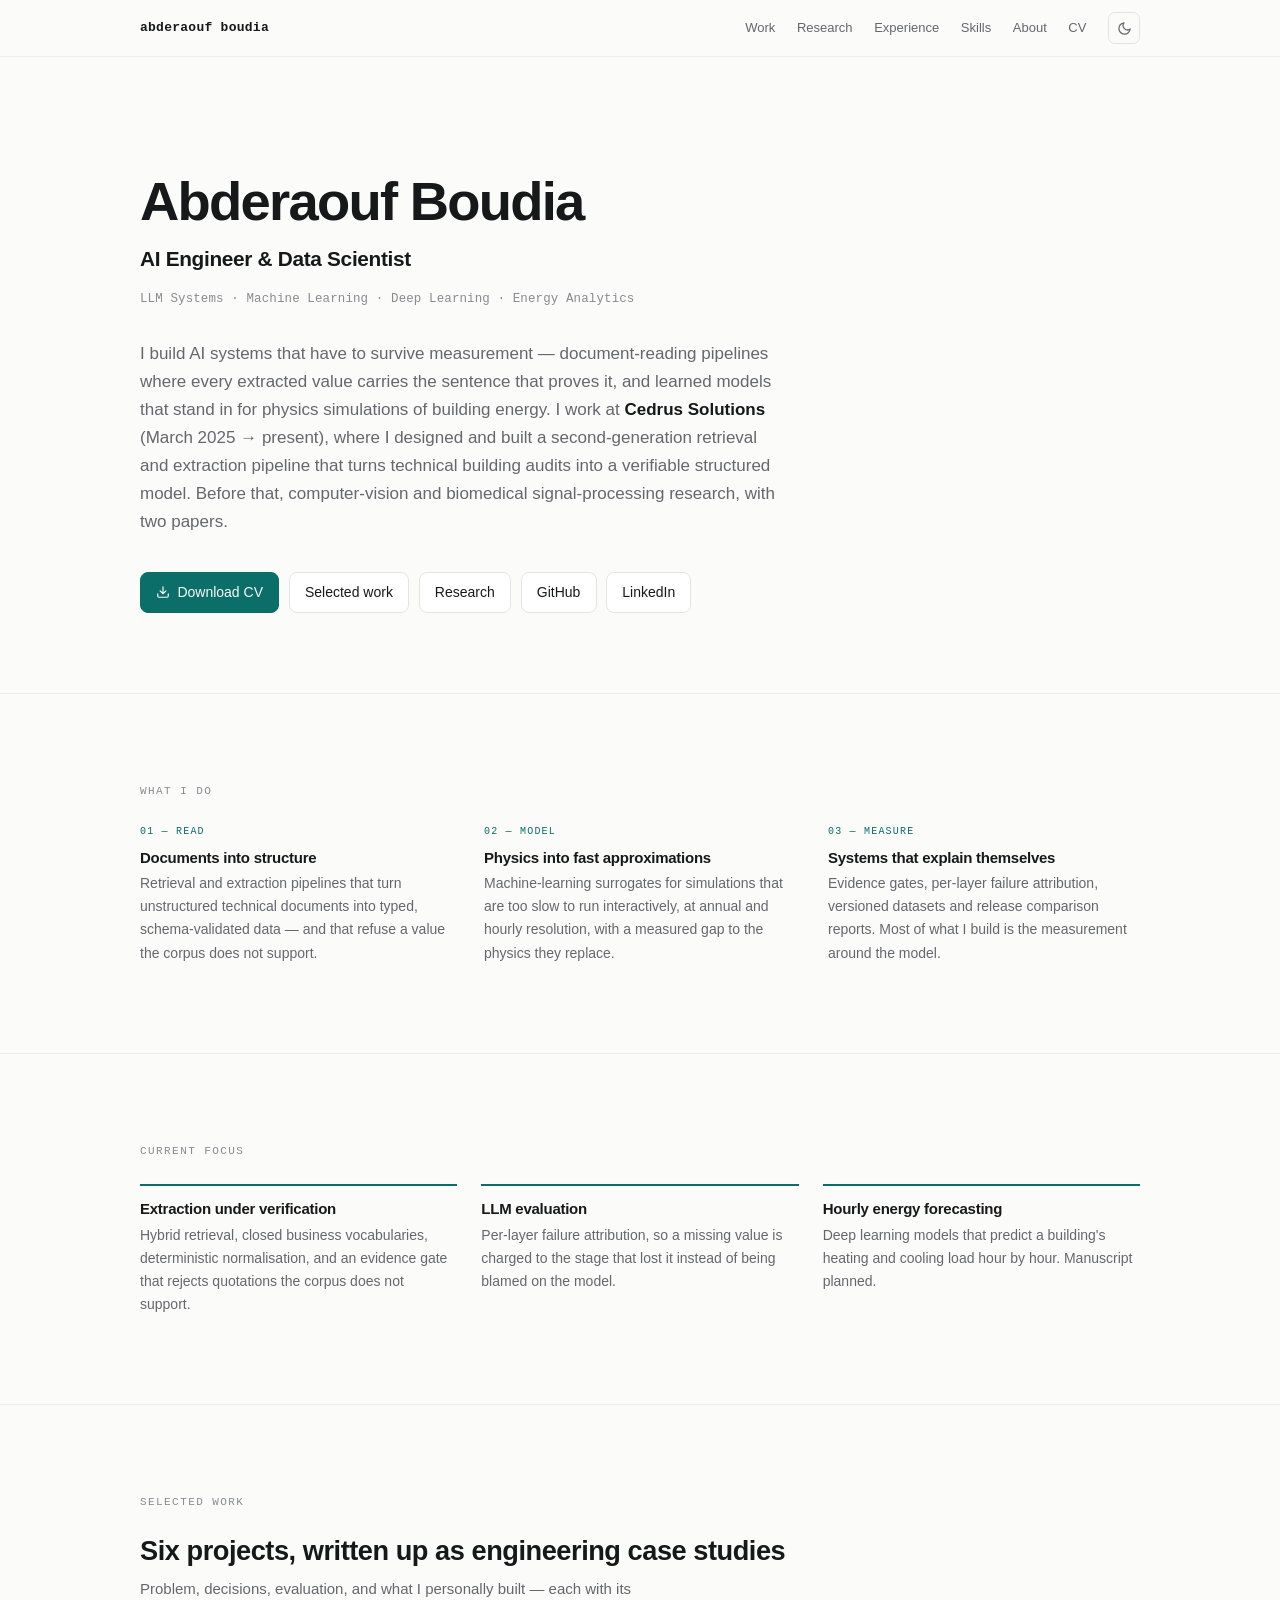
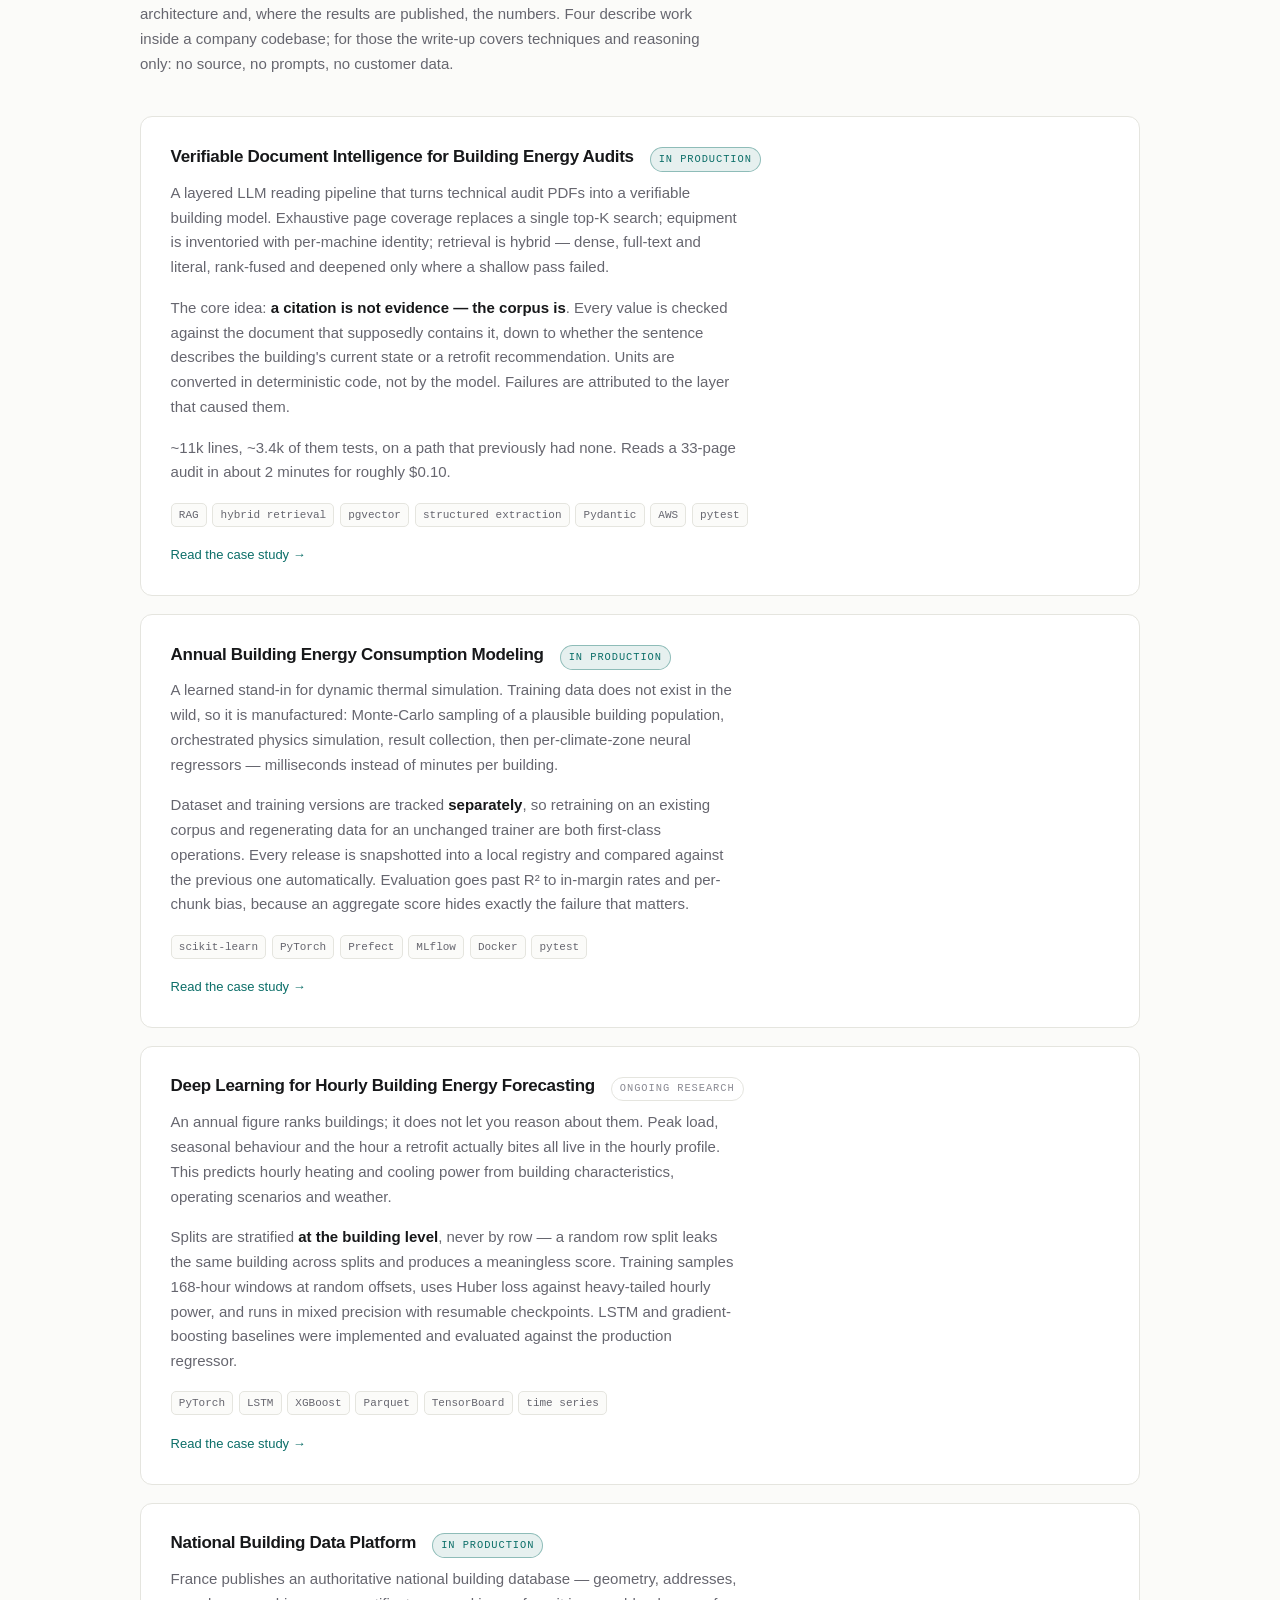
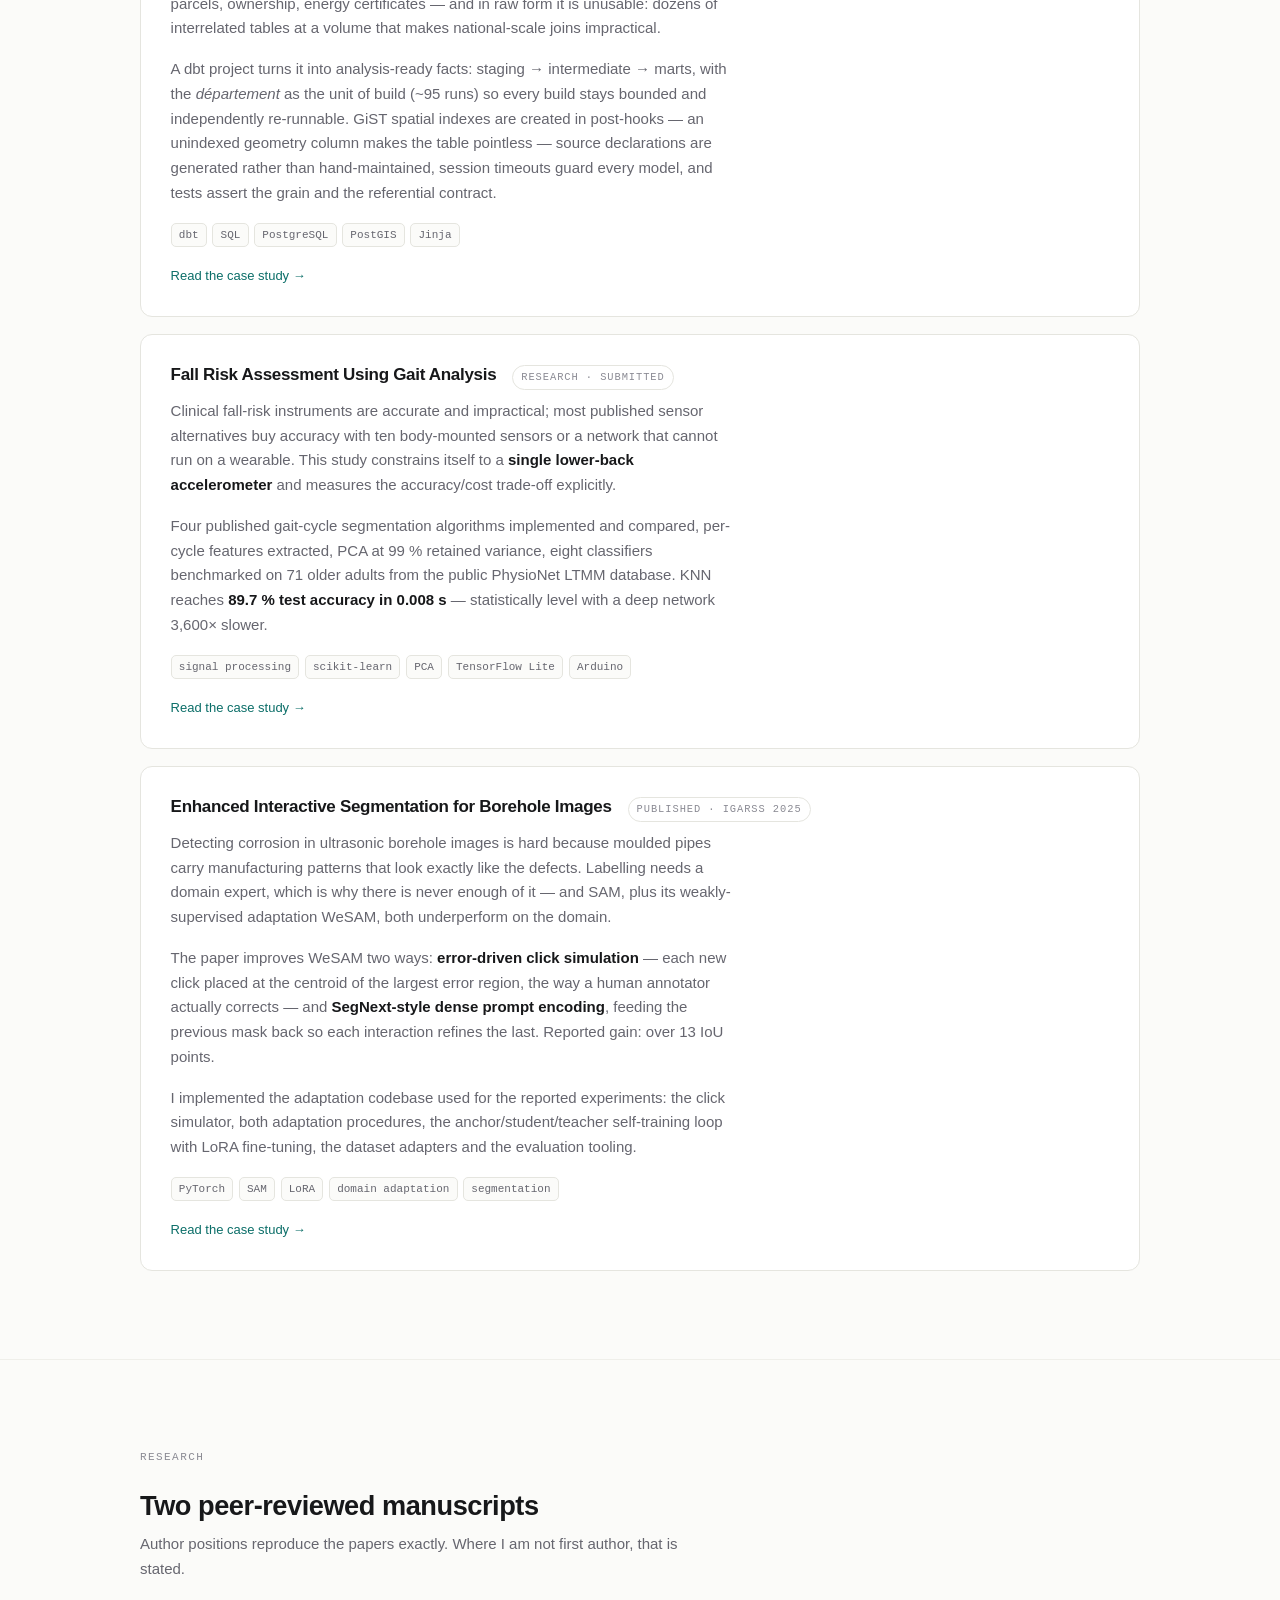
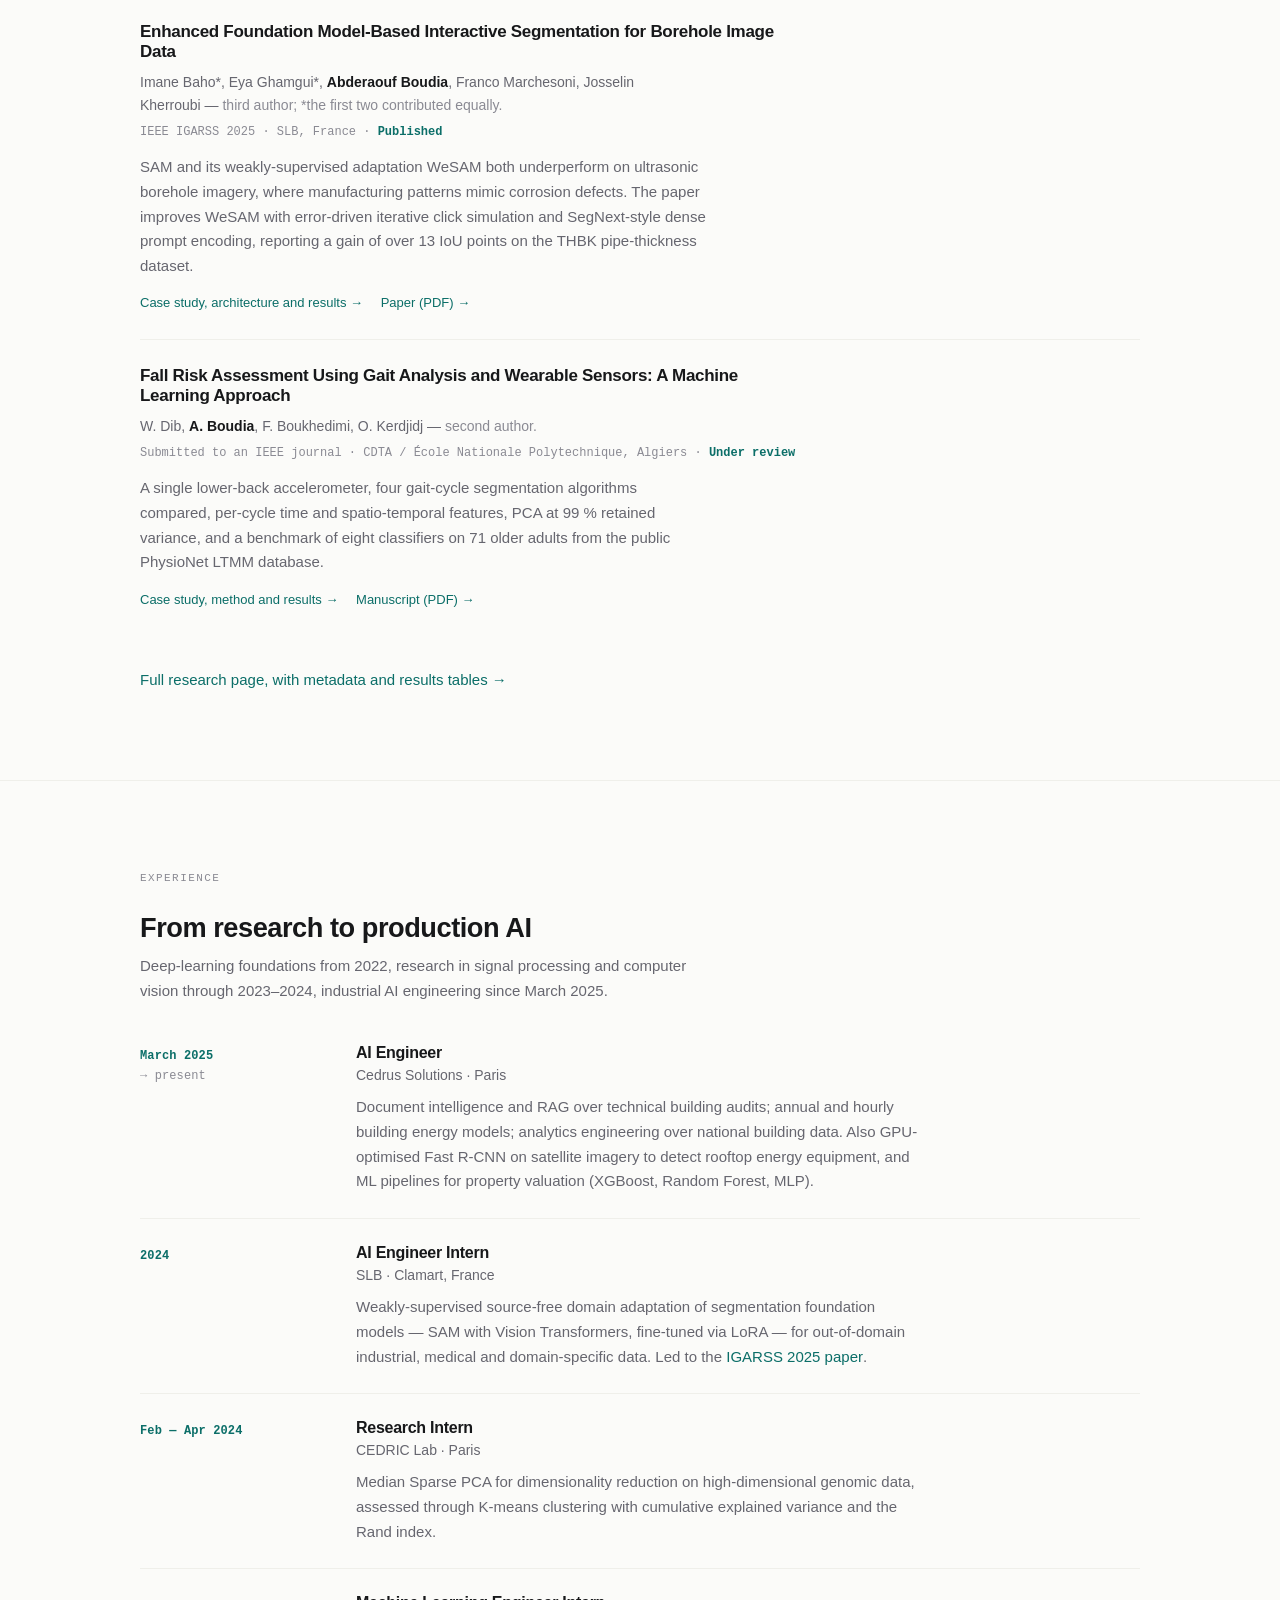
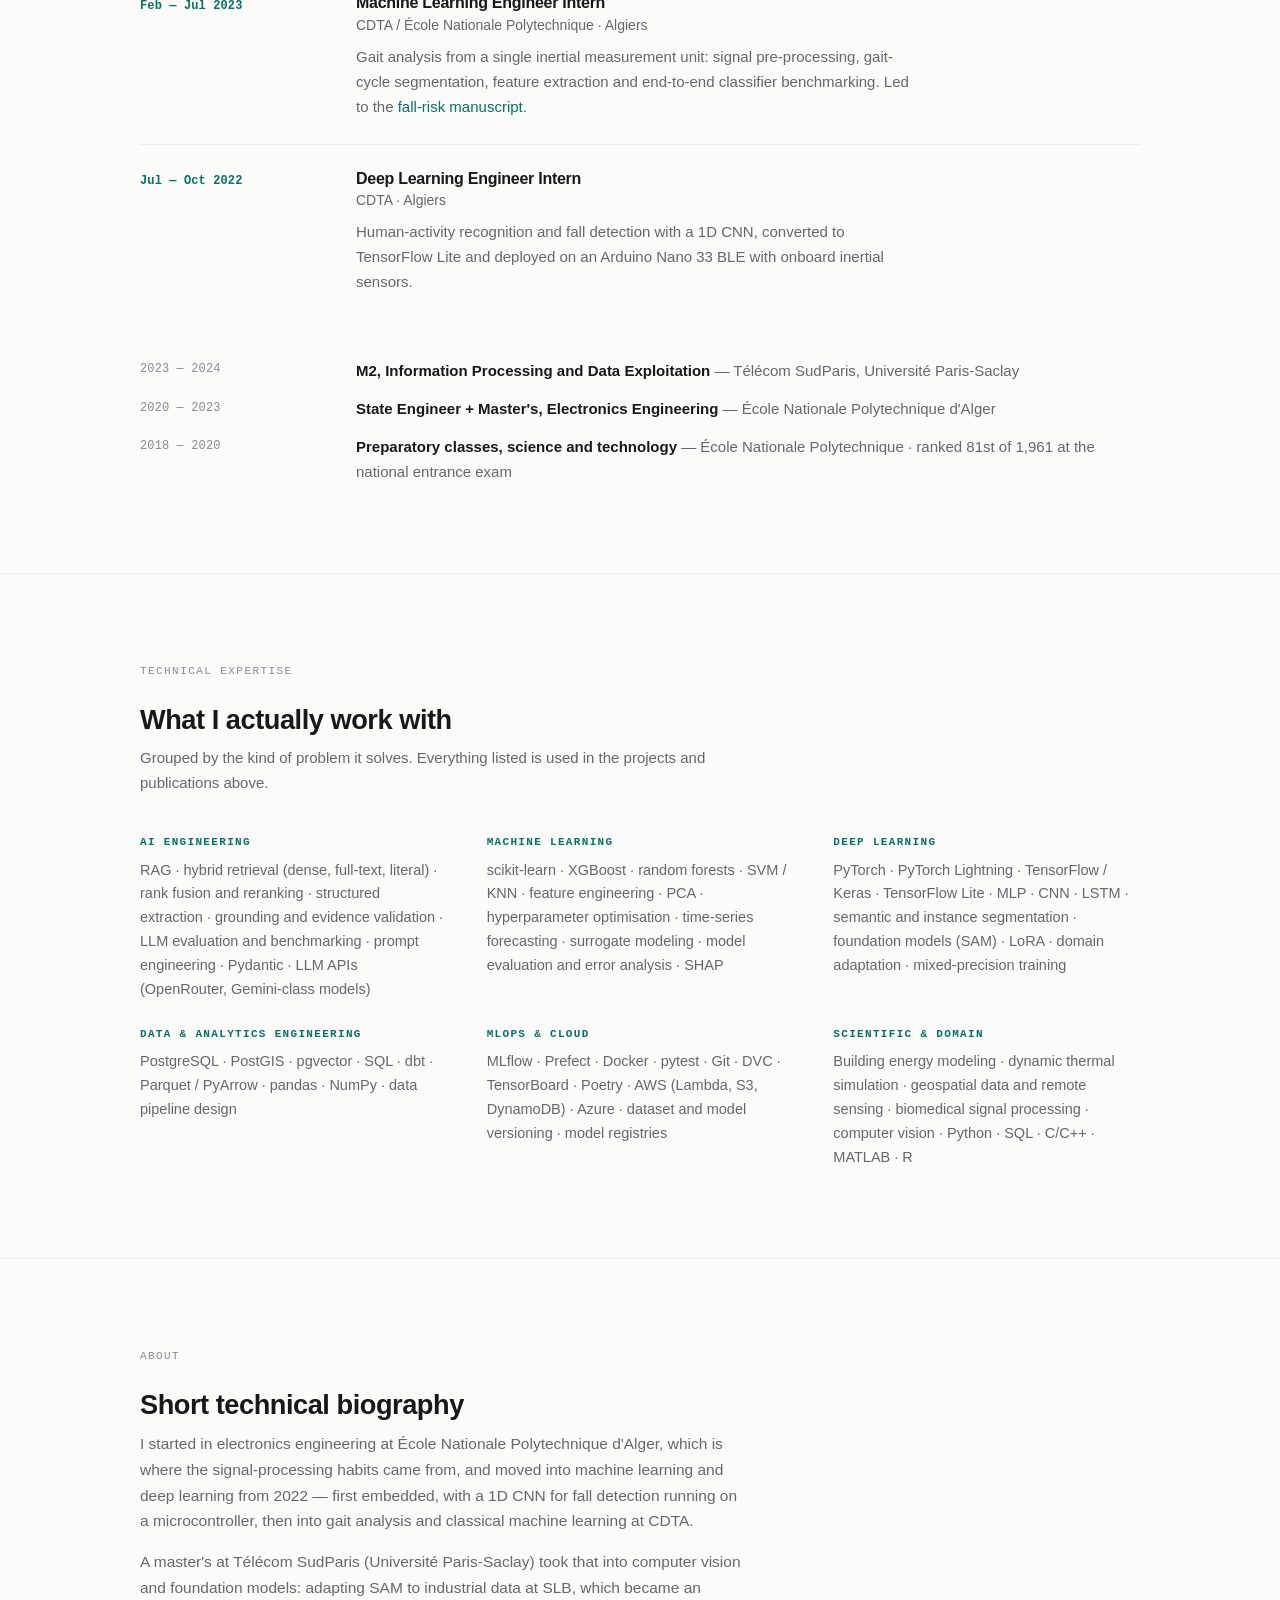
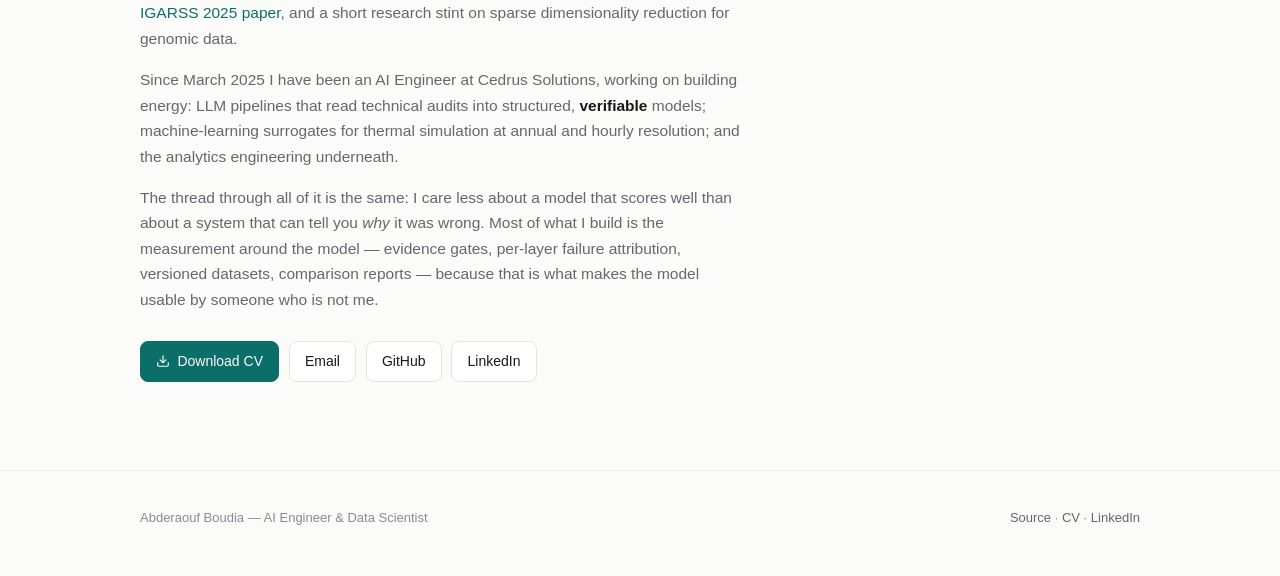
==== commit d8138c43: "feat: expand portfolio into a multi-page site" ====
--- a/docs/index.html
+++ b/docs/index.html
@@ -3,12 +3,12 @@
 <head>
 <meta charset="utf-8">
 <meta name="viewport" content="width=device-width, initial-scale=1">
-<title>Abderaouf Boudia — AI Engineer &amp; Data Scientist</title>
+<title>Abderaouf Boudia — AI Engineer & Data Scientist</title>
 <meta name="description" content="AI Engineer &amp; Data Scientist. LLM systems, RAG and document intelligence, machine learning, deep learning and building energy analytics. Published computer-vision research.">
 <meta name="author" content="Abderaouf Boudia">
 <meta property="og:type" content="profile">
-<meta property="og:title" content="Abderaouf Boudia — AI Engineer &amp; Data Scientist">
-<meta property="og:description" content="LLM systems · Machine Learning · Deep Learning · Energy Analytics">
+<meta property="og:title" content="Abderaouf Boudia — AI Engineer & Data Scientist">
+<meta property="og:description" content="AI Engineer &amp; Data Scientist. LLM systems, RAG and document intelligence, machine learning, deep learning and building energy analytics. Published computer-vision research.">
 <link rel="canonical" href="https://boudia-abderaouf.github.io/BOUDIA-Abderaouf/">
 <link rel="icon" href="data:image/svg+xml,<svg xmlns='http://www.w3.org/2000/svg' viewBox='0 0 100 100'><rect width='100' height='100' rx='22' fill='%230b6e68'/><text y='.9em' x='50%25' text-anchor='middle' font-size='62' font-family='ui-monospace,monospace' fill='%23fff'>A</text></svg>">
 <link rel="stylesheet" href="styles.css">
@@ -24,13 +24,13 @@
 
 <header class="nav">
   <div class="wrap nav__inner">
-    <a class="nav__mark" href="#top">abderaouf&nbsp;boudia</a>
+    <a class="nav__mark" href="index.html">abderaouf&nbsp;boudia</a>
     <nav class="nav__links" aria-label="Sections">
-      <a href="#work">Work</a>
-      <a href="#research">Research</a>
-      <a href="#experience">Experience</a>
-      <a href="#skills">Skills</a>
-      <a href="#about">About</a>
+      <a href="index.html#work">Work</a>
+      <a href="research.html">Research</a>
+      <a href="index.html#experience">Experience</a>
+      <a href="index.html#skills">Skills</a>
+      <a href="index.html#about">About</a>
       <a class="nav__cta" href="https://github.com/boudia-abderaouf/BOUDIA-Abderaouf/raw/main/cv/Abderaouf-Boudia-CV.pdf">CV</a>
       <button class="theme-toggle" type="button" id="theme-toggle" aria-label="Switch colour theme">
         <svg class="i-moon" viewBox="0 0 24 24" fill="none" stroke="currentColor" stroke-width="2" stroke-linecap="round" stroke-linejoin="round" aria-hidden="true"><path d="M21 12.79A9 9 0 1 1 11.21 3 7 7 0 0 0 21 12.79z"/></svg>
@@ -42,311 +42,214 @@
 
 <main id="top">
 
-<!-- ====================== HERO ====================== -->
 <section class="hero">
   <div class="wrap">
     <h1>Abderaouf Boudia</h1>
     <p class="hero__role">AI Engineer &amp; Data Scientist</p>
     <p class="hero__tags">LLM Systems · Machine Learning · Deep Learning · Energy Analytics</p>
     <p class="hero__intro">
-      I build AI systems that have to survive measurement — document-reading pipelines where
-      every extracted value carries the sentence that proves it, and learned models that stand
-      in for physics simulations of building energy. I work at <strong>Cedrus Solutions</strong>
-      (March&nbsp;2025 → present), where I designed and built a second-generation retrieval and
-      extraction pipeline that turns technical building audits into a verifiable structured
-      model. Before that, computer-vision and biomedical signal-processing research, with two
-      papers.
+      I build AI systems that have to survive measurement — document-reading pipelines where every
+      extracted value carries the sentence that proves it, and learned models that stand in for physics
+      simulations of building energy. I work at <strong>Cedrus Solutions</strong> (March&nbsp;2025 →
+      present), where I designed and built a second-generation retrieval and extraction pipeline that
+      turns technical building audits into a verifiable structured model. Before that, computer-vision
+      and biomedical signal-processing research, with two papers.
     </p>
     <div class="actions">
-      <a class="btn btn--primary" href="https://github.com/boudia-abderaouf/BOUDIA-Abderaouf/raw/main/cv/Abderaouf-Boudia-CV.pdf">
-        <svg viewBox="0 0 24 24" fill="none" stroke="currentColor" stroke-width="2" stroke-linecap="round" stroke-linejoin="round" aria-hidden="true"><path d="M21 15v4a2 2 0 0 1-2 2H5a2 2 0 0 1-2-2v-4M7 10l5 5 5-5M12 15V3"/></svg>
-        Download CV
-      </a>
+      <a class="btn btn--primary" href="https://github.com/boudia-abderaouf/BOUDIA-Abderaouf/raw/main/cv/Abderaouf-Boudia-CV.pdf"><svg viewBox="0 0 24 24" fill="none" stroke="currentColor" stroke-width="2" stroke-linecap="round" stroke-linejoin="round" aria-hidden="true"><path d="M21 15v4a2 2 0 0 1-2 2H5a2 2 0 0 1-2-2v-4M7 10l5 5 5-5M12 15V3"/></svg> Download CV</a>
       <a class="btn" href="#work">Selected work</a>
+      <a class="btn" href="research.html">Research</a>
       <a class="btn" href="https://github.com/boudia-abderaouf">GitHub</a>
       <a class="btn" href="https://www.linkedin.com/in/abderaouf-boudia-4bb166174/">LinkedIn</a>
     </div>
   </div>
 </section>
 
-<!-- ====================== FOCUS ====================== -->
+<section id="what">
+  <div class="wrap reveal">
+    <p class="eyebrow">What I do</p>
+    <div class="triad">
+      <div>
+        <span class="k">01 — Read</span>
+        <h3>Documents into structure</h3>
+        <p>Retrieval and extraction pipelines that turn unstructured technical documents into typed,
+        schema-validated data — and that refuse a value the corpus does not support.</p>
+      </div>
+      <div>
+        <span class="k">02 — Model</span>
+        <h3>Physics into fast approximations</h3>
+        <p>Machine-learning surrogates for simulations that are too slow to run interactively, at annual
+        and hourly resolution, with a measured gap to the physics they replace.</p>
+      </div>
+      <div>
+        <span class="k">03 — Measure</span>
+        <h3>Systems that explain themselves</h3>
+        <p>Evidence gates, per-layer failure attribution, versioned datasets and release comparison
+        reports. Most of what I build is the measurement around the model.</p>
+      </div>
+    </div>
+  </div>
+</section>
+
 <section id="focus">
   <div class="wrap reveal">
     <p class="eyebrow">Current focus</p>
     <ul class="focus">
       <li>
         <h3>Extraction under verification</h3>
-        <p>Hybrid retrieval, closed business vocabularies, deterministic normalisation, and an
-        evidence gate that rejects quotations the corpus does not support.</p>
+        <p>Hybrid retrieval, closed business vocabularies, deterministic normalisation, and an evidence
+        gate that rejects quotations the corpus does not support.</p>
       </li>
       <li>
         <h3>LLM evaluation</h3>
-        <p>Per-layer failure attribution, so a missing value is charged to the stage that lost
-        it instead of being blamed on the model.</p>
+        <p>Per-layer failure attribution, so a missing value is charged to the stage that lost it
+        instead of being blamed on the model.</p>
       </li>
       <li>
         <h3>Hourly energy forecasting</h3>
-        <p>Deep learning models that predict a building's heating and cooling load hour by
-        hour. Manuscript planned.</p>
+        <p>Deep learning models that predict a building's heating and cooling load hour by hour.
+        Manuscript planned.</p>
       </li>
     </ul>
   </div>
 </section>
 
-<!-- ====================== WORK ====================== -->
 <section id="work">
   <div class="wrap">
     <div class="reveal">
       <p class="eyebrow">Selected work</p>
       <h2 class="section-title">Six projects, written up as engineering case studies</h2>
       <p class="section-lede">
-        Problem, decisions, evaluation, and what I personally built. Four describe work inside a
-        company codebase — for those, the write-up covers techniques and reasoning only: no source,
-        no prompts, no customer data.
-      </p>
-    </div>
-
+        Problem, decisions, evaluation, and what I personally built — each with its architecture and,
+        where the results are published, the numbers. Four describe work inside a company codebase; for
+        those the write-up covers techniques and reasoning only: no source, no prompts, no customer data.
+      </p>
+    </div>
     <div class="projects">
-
-      <article class="card reveal">
-        <div class="card__head">
-          <h3 class="card__title"><a href="https://github.com/boudia-abderaouf/BOUDIA-Abderaouf/blob/main/projects/document-intelligence.md">Verifiable Document Intelligence for Building Energy Audits</a></h3>
+      <article class="card reveal">
+        <div class="card__head">
+          <h3 class="card__title"><a href="projects/document-intelligence.html">Verifiable Document Intelligence for Building Energy Audits</a></h3>
           <span class="status status--live">In production</span>
         </div>
-        <p>
-          A layered LLM reading pipeline that turns technical audit PDFs into a verifiable building
-          model. Exhaustive page coverage replaces a single top-K search; equipment is inventoried
-          with per-machine identity; retrieval is hybrid — dense, full-text and literal, rank-fused
-          and deepened only where a shallow pass failed.
-        </p>
-        <p>
-          The core idea: <strong>a citation is not evidence — the corpus is</strong>. Every value is
-          checked against the document that supposedly contains it, down to whether the sentence
-          describes the building's current state or a retrofit recommendation. Units are converted in
-          deterministic code, not by the model, and each stored value keeps its source expression and
-          the rule that produced it. Failures are attributed to the layer that caused them.
-        </p>
-        <p>
-          ~11k lines, ~3.4k of them tests, on a path that previously had none. Reads a 33-page audit
-          in about 2 minutes for roughly $0.10.
-        </p>
-        <div class="tags">
-          <span class="tag">RAG</span><span class="tag">hybrid retrieval</span><span class="tag">pgvector</span>
-          <span class="tag">structured extraction</span><span class="tag">Pydantic</span><span class="tag">AWS</span>
-          <span class="tag">pytest</span>
-        </div>
-        <div class="card__links">
-          <a href="https://github.com/boudia-abderaouf/BOUDIA-Abderaouf/blob/main/projects/document-intelligence.md">Read the case study →</a>
-        </div>
-      </article>
-
-      <article class="card reveal">
-        <div class="card__head">
-          <h3 class="card__title"><a href="https://github.com/boudia-abderaouf/BOUDIA-Abderaouf/blob/main/projects/annual-energy-model.md">Annual Building Energy Consumption Modeling</a></h3>
+        <p>A layered LLM reading pipeline that turns technical audit PDFs into a verifiable building model. Exhaustive page coverage replaces a single top-K search; equipment is inventoried with per-machine identity; retrieval is hybrid — dense, full-text and literal, rank-fused and deepened only where a shallow pass failed.</p>
+        <p>The core idea: <strong>a citation is not evidence — the corpus is</strong>. Every value is checked against the document that supposedly contains it, down to whether the sentence describes the building's current state or a retrofit recommendation. Units are converted in deterministic code, not by the model. Failures are attributed to the layer that caused them.</p>
+        <p>~11k lines, ~3.4k of them tests, on a path that previously had none. Reads a 33-page audit in about 2 minutes for roughly $0.10.</p>
+        <div class="tags"><span class="tag">RAG</span><span class="tag">hybrid retrieval</span><span class="tag">pgvector</span><span class="tag">structured extraction</span><span class="tag">Pydantic</span><span class="tag">AWS</span><span class="tag">pytest</span></div>
+        <div class="card__links"><a href="projects/document-intelligence.html">Read the case study →</a></div>
+      </article>
+      <article class="card reveal">
+        <div class="card__head">
+          <h3 class="card__title"><a href="projects/annual-energy-model.html">Annual Building Energy Consumption Modeling</a></h3>
           <span class="status status--live">In production</span>
         </div>
-        <p>
-          A learned stand-in for dynamic thermal simulation. Training data does not exist in the
-          wild, so it is manufactured: Monte-Carlo sampling of a plausible building population,
-          orchestrated physics simulation, result collection, then per-climate-zone neural
-          regressors — milliseconds instead of minutes per building.
-        </p>
-        <p>
-          Dataset and training versions are tracked <strong>separately</strong>, so retraining on an
-          existing corpus and regenerating data for an unchanged trainer are both first-class
-          operations. Releases are snapshotted into a local registry and every release produces an
-          automatic comparison against the previous one — Markdown, CSV, JSON and a PDF of prediction
-          scatters. Evaluation goes past R² to in-margin rates and per-chunk bias, because an
-          aggregate score hides exactly the failure that matters.
-        </p>
-        <div class="tags">
-          <span class="tag">scikit-learn</span><span class="tag">PyTorch</span><span class="tag">Prefect</span>
-          <span class="tag">MLflow</span><span class="tag">Docker</span><span class="tag">pytest</span>
-        </div>
-        <div class="card__links">
-          <a href="https://github.com/boudia-abderaouf/BOUDIA-Abderaouf/blob/main/projects/annual-energy-model.md">Read the case study →</a>
-        </div>
-      </article>
-
-      <article class="card reveal">
-        <div class="card__head">
-          <h3 class="card__title"><a href="https://github.com/boudia-abderaouf/BOUDIA-Abderaouf/blob/main/projects/hourly-energy-forecasting.md">Deep Learning for Hourly Building Energy Forecasting</a></h3>
-          <span class="status">Ongoing research</span>
-        </div>
-        <p>
-          An annual figure ranks buildings; it does not let you reason about them. Peak load,
-          seasonal behaviour and the hour a retrofit actually bites all live in the hourly profile.
-          This predicts hourly heating and cooling power from building characteristics, operating
-          scenarios and weather.
-        </p>
-        <p>
-          Splits are stratified <strong>at the building level</strong>, never by row — a random row
-          split leaks the same building across splits and produces a meaningless score. Training
-          samples 168-hour windows at random offsets inside a season block, uses Huber loss against
-          heavy-tailed hourly power, and runs in mixed precision with resumable checkpoints. LSTM and
-          gradient-boosting baselines were implemented and evaluated against the production
-          regressor. Results are reported both pointwise and per building, because a model can be
-          right by the hour and wrong by the season.
-        </p>
-        <div class="tags">
-          <span class="tag">PyTorch</span><span class="tag">LSTM</span><span class="tag">XGBoost</span>
-          <span class="tag">Parquet</span><span class="tag">TensorBoard</span><span class="tag">time series</span>
-        </div>
-        <div class="card__links">
-          <a href="https://github.com/boudia-abderaouf/BOUDIA-Abderaouf/blob/main/projects/hourly-energy-forecasting.md">Read the case study →</a>
-        </div>
-      </article>
-
-      <article class="card reveal">
-        <div class="card__head">
-          <h3 class="card__title"><a href="https://github.com/boudia-abderaouf/BOUDIA-Abderaouf/blob/main/projects/dbt-data-platform.md">National Building Data Platform</a></h3>
+        <p>A learned stand-in for dynamic thermal simulation. Training data does not exist in the wild, so it is manufactured: Monte-Carlo sampling of a plausible building population, orchestrated physics simulation, result collection, then per-climate-zone neural regressors — milliseconds instead of minutes per building.</p>
+        <p>Dataset and training versions are tracked <strong>separately</strong>, so retraining on an existing corpus and regenerating data for an unchanged trainer are both first-class operations. Every release is snapshotted into a local registry and compared against the previous one automatically. Evaluation goes past R² to in-margin rates and per-chunk bias, because an aggregate score hides exactly the failure that matters.</p>
+        <div class="tags"><span class="tag">scikit-learn</span><span class="tag">PyTorch</span><span class="tag">Prefect</span><span class="tag">MLflow</span><span class="tag">Docker</span><span class="tag">pytest</span></div>
+        <div class="card__links"><a href="projects/annual-energy-model.html">Read the case study →</a></div>
+      </article>
+      <article class="card reveal">
+        <div class="card__head">
+          <h3 class="card__title"><a href="projects/hourly-energy-forecasting.html">Deep Learning for Hourly Building Energy Forecasting</a></h3>
+          <span class="status ">Ongoing research</span>
+        </div>
+        <p>An annual figure ranks buildings; it does not let you reason about them. Peak load, seasonal behaviour and the hour a retrofit actually bites all live in the hourly profile. This predicts hourly heating and cooling power from building characteristics, operating scenarios and weather.</p>
+        <p>Splits are stratified <strong>at the building level</strong>, never by row — a random row split leaks the same building across splits and produces a meaningless score. Training samples 168-hour windows at random offsets, uses Huber loss against heavy-tailed hourly power, and runs in mixed precision with resumable checkpoints. LSTM and gradient-boosting baselines were implemented and evaluated against the production regressor.</p>
+        <div class="tags"><span class="tag">PyTorch</span><span class="tag">LSTM</span><span class="tag">XGBoost</span><span class="tag">Parquet</span><span class="tag">TensorBoard</span><span class="tag">time series</span></div>
+        <div class="card__links"><a href="projects/hourly-energy-forecasting.html">Read the case study →</a></div>
+      </article>
+      <article class="card reveal">
+        <div class="card__head">
+          <h3 class="card__title"><a href="projects/dbt-data-platform.html">National Building Data Platform</a></h3>
           <span class="status status--live">In production</span>
         </div>
-        <p>
-          France publishes an authoritative national building database — geometry, addresses,
-          parcels, ownership, energy certificates — and in raw form it is unusable: dozens of
-          interrelated tables at a volume that makes national-scale joins impractical.
-        </p>
-        <p>
-          A dbt project turns it into analysis-ready facts: staging → intermediate → marts, with the
-          <em>département</em> as the unit of build (~95 runs) so every build stays bounded and
-          independently re-runnable. GiST spatial indexes are created in post-hooks — an unindexed
-          geometry column makes the table pointless — source declarations are generated rather than
-          hand-maintained, session timeouts guard every model, and tests assert the grain and the
-          referential contract.
-        </p>
-        <div class="tags">
-          <span class="tag">dbt</span><span class="tag">SQL</span><span class="tag">PostgreSQL</span>
-          <span class="tag">PostGIS</span><span class="tag">Jinja</span>
-        </div>
-        <div class="card__links">
-          <a href="https://github.com/boudia-abderaouf/BOUDIA-Abderaouf/blob/main/projects/dbt-data-platform.md">Read the case study →</a>
-        </div>
-      </article>
-
-      <article class="card reveal">
-        <div class="card__head">
-          <h3 class="card__title"><a href="https://github.com/boudia-abderaouf/BOUDIA-Abderaouf/blob/main/projects/fall-risk-assessment.md">Fall Risk Assessment Using Gait Analysis</a></h3>
-          <span class="status">Research · submitted</span>
-        </div>
-        <p>
-          Clinical fall-risk instruments are accurate and impractical; most published sensor
-          alternatives buy accuracy with ten body-mounted sensors or a network that cannot run on a
-          wearable. This study constrains itself to a <strong>single lower-back accelerometer</strong>
-          and measures the accuracy/cost trade-off explicitly.
-        </p>
-        <p>
-          Four published gait-cycle segmentation algorithms were implemented and compared, per-cycle
-          statistical and spatio-temporal features extracted, PCA applied at 99 % retained variance,
-          and eight classifiers benchmarked on 71 older adults from the public PhysioNet LTMM
-          database. KNN reaches <strong>89.7 % test accuracy in 0.008 s</strong> — statistically
-          level with a deep network 3,600× slower.
-        </p>
-        <div class="tags">
-          <span class="tag">signal processing</span><span class="tag">scikit-learn</span>
-          <span class="tag">PCA</span><span class="tag">TensorFlow Lite</span><span class="tag">Arduino</span>
-        </div>
-        <div class="card__links">
-          <a href="https://github.com/boudia-abderaouf/BOUDIA-Abderaouf/blob/main/projects/fall-risk-assessment.md">Read the case study →</a>
-          <a href="https://github.com/boudia-abderaouf/BOUDIA-Abderaouf/blob/main/articles/Fall_Risk_Assessment_Using_Gait_Analysis.pdf">Manuscript (PDF) →</a>
-        </div>
-      </article>
-
-      <article class="card reveal">
-        <div class="card__head">
-          <h3 class="card__title"><a href="https://github.com/boudia-abderaouf/BOUDIA-Abderaouf/blob/main/projects/interseg-wesam.md">Enhanced Interactive Segmentation for Borehole Images</a></h3>
-          <span class="status">Published · IGARSS 2025</span>
-        </div>
-        <p>
-          Detecting corrosion in ultrasonic borehole images is hard because moulded pipes carry
-          manufacturing patterns that look exactly like the defects. Labelling needs a domain expert,
-          which is why there is never enough of it — and SAM, plus its weakly-supervised adaptation
-          WeSAM, both underperform on the domain.
-        </p>
-        <p>
-          The paper improves WeSAM two ways: <strong>error-driven click simulation</strong> — each new
-          click placed at the centroid of the largest error region, the way a human annotator actually
-          corrects — and <strong>SegNext-style dense prompt encoding</strong>, feeding the previous
-          mask back so each interaction refines the last. Reported gain: over 13 IoU points.
-        </p>
-        <p>
-          I implemented the adaptation codebase used for the reported experiments: the click
-          simulator, both adaptation procedures, the anchor/student/teacher self-training loop with
-          LoRA fine-tuning, the dataset adapters and the evaluation tooling.
-        </p>
-        <div class="tags">
-          <span class="tag">PyTorch</span><span class="tag">SAM</span><span class="tag">LoRA</span>
-          <span class="tag">domain adaptation</span><span class="tag">segmentation</span>
-        </div>
-        <div class="card__links">
-          <a href="https://github.com/boudia-abderaouf/BOUDIA-Abderaouf/blob/main/projects/interseg-wesam.md">Read the case study →</a>
-          <a href="https://github.com/boudia-abderaouf/BOUDIA-Abderaouf/blob/main/articles/Paper_IGARSS_InterSEG.pdf">Paper (PDF) →</a>
-        </div>
-      </article>
-
-    </div>
-  </div>
-</section>
-
-<!-- ====================== RESEARCH ====================== -->
+        <p>France publishes an authoritative national building database — geometry, addresses, parcels, ownership, energy certificates — and in raw form it is unusable: dozens of interrelated tables at a volume that makes national-scale joins impractical.</p>
+        <p>A dbt project turns it into analysis-ready facts: staging → intermediate → marts, with the <em>département</em> as the unit of build (~95 runs) so every build stays bounded and independently re-runnable. GiST spatial indexes are created in post-hooks — an unindexed geometry column makes the table pointless — source declarations are generated rather than hand-maintained, session timeouts guard every model, and tests assert the grain and the referential contract.</p>
+        <div class="tags"><span class="tag">dbt</span><span class="tag">SQL</span><span class="tag">PostgreSQL</span><span class="tag">PostGIS</span><span class="tag">Jinja</span></div>
+        <div class="card__links"><a href="projects/dbt-data-platform.html">Read the case study →</a></div>
+      </article>
+      <article class="card reveal">
+        <div class="card__head">
+          <h3 class="card__title"><a href="projects/fall-risk-assessment.html">Fall Risk Assessment Using Gait Analysis</a></h3>
+          <span class="status ">Research · submitted</span>
+        </div>
+        <p>Clinical fall-risk instruments are accurate and impractical; most published sensor alternatives buy accuracy with ten body-mounted sensors or a network that cannot run on a wearable. This study constrains itself to a <strong>single lower-back accelerometer</strong> and measures the accuracy/cost trade-off explicitly.</p>
+        <p>Four published gait-cycle segmentation algorithms implemented and compared, per-cycle features extracted, PCA at 99 % retained variance, eight classifiers benchmarked on 71 older adults from the public PhysioNet LTMM database. KNN reaches <strong>89.7 % test accuracy in 0.008 s</strong> — statistically level with a deep network 3,600× slower.</p>
+        <div class="tags"><span class="tag">signal processing</span><span class="tag">scikit-learn</span><span class="tag">PCA</span><span class="tag">TensorFlow Lite</span><span class="tag">Arduino</span></div>
+        <div class="card__links"><a href="projects/fall-risk-assessment.html">Read the case study →</a></div>
+      </article>
+      <article class="card reveal">
+        <div class="card__head">
+          <h3 class="card__title"><a href="projects/interseg-wesam.html">Enhanced Interactive Segmentation for Borehole Images</a></h3>
+          <span class="status ">Published · IGARSS 2025</span>
+        </div>
+        <p>Detecting corrosion in ultrasonic borehole images is hard because moulded pipes carry manufacturing patterns that look exactly like the defects. Labelling needs a domain expert, which is why there is never enough of it — and SAM, plus its weakly-supervised adaptation WeSAM, both underperform on the domain.</p>
+        <p>The paper improves WeSAM two ways: <strong>error-driven click simulation</strong> — each new click placed at the centroid of the largest error region, the way a human annotator actually corrects — and <strong>SegNext-style dense prompt encoding</strong>, feeding the previous mask back so each interaction refines the last. Reported gain: over 13 IoU points.</p>
+        <p>I implemented the adaptation codebase used for the reported experiments: the click simulator, both adaptation procedures, the anchor/student/teacher self-training loop with LoRA fine-tuning, the dataset adapters and the evaluation tooling.</p>
+        <div class="tags"><span class="tag">PyTorch</span><span class="tag">SAM</span><span class="tag">LoRA</span><span class="tag">domain adaptation</span><span class="tag">segmentation</span></div>
+        <div class="card__links"><a href="projects/interseg-wesam.html">Read the case study →</a></div>
+      </article>
+    </div>
+  </div>
+</section>
+
 <section id="research">
   <div class="wrap">
     <div class="reveal">
       <p class="eyebrow">Research</p>
-      <h2 class="section-title">Publications</h2>
+      <h2 class="section-title">Two peer-reviewed manuscripts</h2>
       <p class="section-lede">
-        Author lists and positions reproduce the manuscripts exactly. Where I am not first author,
-        that is stated. DOIs are recorded only where they exist.
+        Author positions reproduce the papers exactly. Where I am not first author, that is stated.
       </p>
     </div>
 
     <article class="pub reveal">
       <h3>Enhanced Foundation Model-Based Interactive Segmentation for Borehole Image Data</h3>
-      <p class="pub__authors">
-        Imane Baho*, Eya Ghamgui*, <strong>Abderaouf Boudia</strong>, Franco Marchesoni,
-        Josselin Kherroubi — <em>third author; *the first two contributed equally.</em>
-      </p>
+      <p class="pub__authors">Imane Baho*, Eya Ghamgui*, <strong>Abderaouf Boudia</strong>,
+      Franco Marchesoni, Josselin Kherroubi — <em>third author; *the first two contributed equally.</em></p>
       <p class="pub__meta">IEEE IGARSS 2025 · SLB, France · <b>Published</b></p>
       <p class="pub__abstract">
-        SAM and its weakly-supervised adaptation WeSAM both underperform on ultrasonic borehole
-        imagery, where manufacturing patterns mimic corrosion defects. The paper improves WeSAM with
-        error-driven iterative click simulation and SegNext-style dense prompt encoding, reporting a
-        gain of over 13 IoU points on the THBK pipe-thickness dataset.
+        SAM and its weakly-supervised adaptation WeSAM both underperform on ultrasonic borehole imagery,
+        where manufacturing patterns mimic corrosion defects. The paper improves WeSAM with error-driven
+        iterative click simulation and SegNext-style dense prompt encoding, reporting a gain of over
+        13 IoU points on the THBK pipe-thickness dataset.
       </p>
       <div class="card__links">
+        <a href="projects/interseg-wesam.html">Case study, architecture and results →</a>
         <a href="https://github.com/boudia-abderaouf/BOUDIA-Abderaouf/blob/main/articles/Paper_IGARSS_InterSEG.pdf">Paper (PDF) →</a>
-        <a href="https://github.com/boudia-abderaouf/BOUDIA-Abderaouf/blob/main/projects/interseg-wesam.md">My technical contribution →</a>
       </div>
     </article>
 
     <article class="pub reveal">
       <h3>Fall Risk Assessment Using Gait Analysis and Wearable Sensors: A Machine Learning Approach</h3>
-      <p class="pub__authors">
-        W. Dib, <strong>A. Boudia</strong>, F. Boukhedimi, O. Kerdjidj — <em>second author.</em>
-      </p>
-      <p class="pub__meta">Submitted to an IEEE journal · CDTA / École Nationale Polytechnique, Algiers · <b>Under review</b></p>
+      <p class="pub__authors">W. Dib, <strong>A. Boudia</strong>, F. Boukhedimi, O. Kerdjidj —
+      <em>second author.</em></p>
+      <p class="pub__meta">Submitted to an IEEE journal · CDTA / École Nationale Polytechnique, Algiers ·
+      <b>Under review</b></p>
       <p class="pub__abstract">
-        A single lower-back accelerometer, four gait-cycle segmentation algorithms compared,
-        per-cycle time and spatio-temporal features, PCA at 99 % retained variance, and a benchmark
-        of eight classifiers on 71 older adults from the public PhysioNet LTMM database.
+        A single lower-back accelerometer, four gait-cycle segmentation algorithms compared, per-cycle
+        time and spatio-temporal features, PCA at 99 % retained variance, and a benchmark of eight
+        classifiers on 71 older adults from the public PhysioNet LTMM database.
       </p>
       <div class="card__links">
+        <a href="projects/fall-risk-assessment.html">Case study, method and results →</a>
         <a href="https://github.com/boudia-abderaouf/BOUDIA-Abderaouf/blob/main/articles/Fall_Risk_Assessment_Using_Gait_Analysis.pdf">Manuscript (PDF) →</a>
-        <a href="https://github.com/boudia-abderaouf/BOUDIA-Abderaouf/blob/main/projects/fall-risk-assessment.md">My contribution →</a>
       </div>
     </article>
-  </div>
-</section>
-
-<!-- ====================== EXPERIENCE ====================== -->
+
+    <p class="section-lede reveal" style="margin-top:2rem;margin-bottom:0">
+      <a href="research.html">Full research page, with metadata and results tables →</a>
+    </p>
+  </div>
+</section>
+
 <section id="experience">
   <div class="wrap">
     <div class="reveal">
       <p class="eyebrow">Experience</p>
       <h2 class="section-title">From research to production AI</h2>
       <p class="section-lede">
-        Deep-learning foundations from 2022, research in signal processing and computer vision
-        through 2023–2024, industrial AI engineering since March 2025.
+        Deep-learning foundations from 2022, research in signal processing and computer vision through
+        2023–2024, industrial AI engineering since March 2025.
       </p>
     </div>
 
@@ -364,32 +267,29 @@
           </p>
         </div>
       </li>
-
       <li class="tl">
         <div class="tl__when"><b>2024</b></div>
         <div>
           <h3 class="tl__role">AI Engineer Intern</h3>
           <p class="tl__org">SLB · Clamart, France</p>
           <p class="tl__body">
-            Weakly-supervised source-free domain adaptation of segmentation foundation models — SAM
-            with Vision Transformers, fine-tuned via LoRA — for out-of-domain industrial, medical and
-            domain-specific data. Led to the IGARSS 2025 paper.
+            Weakly-supervised source-free domain adaptation of segmentation foundation models — SAM with
+            Vision Transformers, fine-tuned via LoRA — for out-of-domain industrial, medical and
+            domain-specific data. Led to the <a href="projects/interseg-wesam.html">IGARSS 2025 paper</a>.
           </p>
         </div>
       </li>
-
       <li class="tl">
         <div class="tl__when"><b>Feb — Apr 2024</b></div>
         <div>
           <h3 class="tl__role">Research Intern</h3>
           <p class="tl__org">CEDRIC Lab · Paris</p>
           <p class="tl__body">
-            Median Sparse PCA for dimensionality reduction on high-dimensional genomic data,
-            assessed through K-means clustering with cumulative explained variance and the Rand index.
+            Median Sparse PCA for dimensionality reduction on high-dimensional genomic data, assessed
+            through K-means clustering with cumulative explained variance and the Rand index.
           </p>
         </div>
       </li>
-
       <li class="tl">
         <div class="tl__when"><b>Feb — Jul 2023</b></div>
         <div>
@@ -398,19 +298,18 @@
           <p class="tl__body">
             Gait analysis from a single inertial measurement unit: signal pre-processing, gait-cycle
             segmentation, feature extraction and end-to-end classifier benchmarking. Led to the
-            fall-risk manuscript.
+            <a href="projects/fall-risk-assessment.html">fall-risk manuscript</a>.
           </p>
         </div>
       </li>
-
       <li class="tl">
         <div class="tl__when"><b>Jul — Oct 2022</b></div>
         <div>
           <h3 class="tl__role">Deep Learning Engineer Intern</h3>
           <p class="tl__org">CDTA · Algiers</p>
           <p class="tl__body">
-            Human-activity recognition and fall detection with a 1D CNN, converted to TensorFlow Lite
-            and deployed on an Arduino Nano 33 BLE with onboard inertial sensors.
+            Human-activity recognition and fall detection with a 1D CNN, converted to TensorFlow Lite and
+            deployed on an Arduino Nano 33 BLE with onboard inertial sensors.
           </p>
         </div>
       </li>
@@ -433,7 +332,6 @@
   </div>
 </section>
 
-<!-- ====================== SKILLS ====================== -->
 <section id="skills">
   <div class="wrap">
     <div class="reveal">
@@ -444,13 +342,12 @@
         publications above.
       </p>
     </div>
-
     <div class="skills reveal">
       <div class="skill-group">
         <h3>AI engineering</h3>
-        <p>RAG · hybrid retrieval (dense, full-text, literal) · rank fusion and reranking ·
-        structured extraction · grounding and evidence validation · LLM evaluation and benchmarking ·
-        prompt engineering · Pydantic · LLM APIs (OpenRouter, Gemini-class models)</p>
+        <p>RAG · hybrid retrieval (dense, full-text, literal) · rank fusion and reranking · structured
+        extraction · grounding and evidence validation · LLM evaluation and benchmarking · prompt
+        engineering · Pydantic · LLM APIs (OpenRouter, Gemini-class models)</p>
       </div>
       <div class="skill-group">
         <h3>Machine learning</h3>
@@ -466,24 +363,23 @@
       </div>
       <div class="skill-group">
         <h3>Data &amp; analytics engineering</h3>
-        <p>PostgreSQL · PostGIS · pgvector · SQL · dbt · Parquet / PyArrow · pandas · NumPy ·
-        data pipeline design</p>
+        <p>PostgreSQL · PostGIS · pgvector · SQL · dbt · Parquet / PyArrow · pandas · NumPy · data
+        pipeline design</p>
       </div>
       <div class="skill-group">
         <h3>MLOps &amp; cloud</h3>
-        <p>MLflow · Prefect · Docker · pytest · Git · DVC · TensorBoard · Poetry ·
-        AWS (Lambda, S3, DynamoDB) · Azure · dataset and model versioning · model registries</p>
+        <p>MLflow · Prefect · Docker · pytest · Git · DVC · TensorBoard · Poetry · AWS (Lambda, S3,
+        DynamoDB) · Azure · dataset and model versioning · model registries</p>
       </div>
       <div class="skill-group">
         <h3>Scientific &amp; domain</h3>
-        <p>Building energy modeling · dynamic thermal simulation · geospatial data and remote
-        sensing · biomedical signal processing · computer vision · Python · SQL · C/C++ · MATLAB · R</p>
-      </div>
-    </div>
-  </div>
-</section>
-
-<!-- ====================== ABOUT ====================== -->
+        <p>Building energy modeling · dynamic thermal simulation · geospatial data and remote sensing ·
+        biomedical signal processing · computer vision · Python · SQL · C/C++ · MATLAB · R</p>
+      </div>
+    </div>
+  </div>
+</section>
+
 <section id="about">
   <div class="wrap">
     <div class="reveal">
@@ -492,35 +388,31 @@
     </div>
     <div class="prose reveal">
       <p>
-        I started in electronics engineering at École Nationale Polytechnique d'Alger, which is where
-        the signal-processing habits came from, and moved into machine learning and deep learning from
-        2022 — first embedded, with a 1D CNN for fall detection running on a microcontroller, then
-        into gait analysis and classical machine learning at CDTA.
+        I started in electronics engineering at École Nationale Polytechnique d'Alger, which is where the
+        signal-processing habits came from, and moved into machine learning and deep learning from 2022 —
+        first embedded, with a 1D CNN for fall detection running on a microcontroller, then into gait
+        analysis and classical machine learning at CDTA.
       </p>
       <p>
         A master's at Télécom SudParis (Université Paris-Saclay) took that into computer vision and
         foundation models: adapting SAM to industrial data at SLB, which became an
-        <a href="#research">IGARSS 2025 paper</a>, and a short research stint on sparse dimensionality
-        reduction for genomic data.
+        <a href="projects/interseg-wesam.html">IGARSS 2025 paper</a>, and a short research stint on
+        sparse dimensionality reduction for genomic data.
       </p>
       <p>
-        Since March 2025 I have been an AI Engineer at Cedrus Solutions, working on building energy:
-        LLM pipelines that read technical audits into structured, <strong>verifiable</strong> models;
+        Since March 2025 I have been an AI Engineer at Cedrus Solutions, working on building energy: LLM
+        pipelines that read technical audits into structured, <strong>verifiable</strong> models;
         machine-learning surrogates for thermal simulation at annual and hourly resolution; and the
         analytics engineering underneath.
       </p>
       <p>
-        The thread through all of it is the same: I care less about a model that scores well than
-        about a system that can tell you <em>why</em> it was wrong. Most of what I build is the
-        measurement around the model — evidence gates, per-layer failure attribution, versioned
-        datasets, comparison reports — because that is what makes the model usable by someone who
-        is not me.
+        The thread through all of it is the same: I care less about a model that scores well than about a
+        system that can tell you <em>why</em> it was wrong. Most of what I build is the measurement
+        around the model — evidence gates, per-layer failure attribution, versioned datasets, comparison
+        reports — because that is what makes the model usable by someone who is not me.
       </p>
       <div class="contact-links">
-        <a class="btn btn--primary" href="https://github.com/boudia-abderaouf/BOUDIA-Abderaouf/raw/main/cv/Abderaouf-Boudia-CV.pdf">
-          <svg viewBox="0 0 24 24" fill="none" stroke="currentColor" stroke-width="2" stroke-linecap="round" stroke-linejoin="round" aria-hidden="true"><path d="M21 15v4a2 2 0 0 1-2 2H5a2 2 0 0 1-2-2v-4M7 10l5 5 5-5M12 15V3"/></svg>
-          Download CV
-        </a>
+        <a class="btn btn--primary" href="https://github.com/boudia-abderaouf/BOUDIA-Abderaouf/raw/main/cv/Abderaouf-Boudia-CV.pdf"><svg viewBox="0 0 24 24" fill="none" stroke="currentColor" stroke-width="2" stroke-linecap="round" stroke-linejoin="round" aria-hidden="true"><path d="M21 15v4a2 2 0 0 1-2 2H5a2 2 0 0 1-2-2v-4M7 10l5 5 5-5M12 15V3"/></svg> Download CV</a>
         <a class="btn" href="mailto:abderaouf.boudia@gmail.com">Email</a>
         <a class="btn" href="https://github.com/boudia-abderaouf">GitHub</a>
         <a class="btn" href="https://www.linkedin.com/in/abderaouf-boudia-4bb166174/">LinkedIn</a>
@@ -544,7 +436,6 @@
 
 <script>
   (function () {
-    // Theme toggle — cycles light/dark, remembers the choice per browser.
     var root = document.documentElement;
     var btn = document.getElementById('theme-toggle');
     btn.addEventListener('click', function () {
@@ -555,7 +446,6 @@
       try { localStorage.setItem('theme', next); } catch (e) {}
     });
 
-    // Reveal on scroll. Skipped entirely when the visitor asked for reduced motion.
     if (window.matchMedia('(prefers-reduced-motion: reduce)').matches) return;
     var items = document.querySelectorAll('.reveal');
     if (!('IntersectionObserver' in window)) {
--- a/docs/styles.css
+++ b/docs/styles.css
@@ -446,3 +446,347 @@
     transition: opacity .5s ease, transform .5s ease;
   }
 }
+
+/* ===========================================================================
+   Detail pages — shell, prose, diagrams, charts, tables
+   =========================================================================== */
+
+/* --- data-visualisation tokens (validated; see the two figures) ----------- */
+:root {
+  --viz-surface: var(--surface);
+  --viz-s1:      #2a78d6;   /* categorical slot 1 — the highlighted result */
+  --viz-s2:      #eb6834;   /* categorical slot 2 — the secondary result   */
+  --viz-context: #96968f;   /* de-emphasis gray — baselines, context        */
+  --viz-grid:    #e7e7e1;
+}
+@media (prefers-color-scheme: dark) {
+  :root:not([data-theme="light"]) {
+    --viz-s1:      #3987e5;
+    --viz-s2:      #d95926;
+    --viz-context: #74767b;
+    --viz-grid:    #24262a;
+  }
+}
+:root[data-theme="dark"] {
+  --viz-s1:      #3987e5;
+  --viz-s2:      #d95926;
+  --viz-context: #74767b;
+  --viz-grid:    #24262a;
+}
+
+/* --- breadcrumb + page head ---------------------------------------------- */
+
+.crumb {
+  font-family: var(--mono);
+  font-size: .75rem;
+  color: var(--faint);
+  padding-top: clamp(1.75rem, 5vw, 2.75rem);
+}
+.crumb a { color: var(--muted); }
+.crumb a:hover { color: var(--accent); text-decoration: none; }
+
+.page-head { padding-block: 1rem clamp(2rem, 5vw, 3rem); }
+.page-head h1 {
+  font-size: clamp(1.75rem, 5vw, 2.6rem);
+  letter-spacing: -0.028em;
+  margin-bottom: .7rem;
+  max-width: 22ch;
+}
+.page-head .lede {
+  font-size: 1.0625rem;
+  color: var(--muted);
+  max-width: var(--measure);
+  margin: 0;
+}
+.page-head .status { vertical-align: middle; }
+
+/* --- meta panel ----------------------------------------------------------- */
+
+.meta {
+  display: grid;
+  grid-template-columns: repeat(auto-fit, minmax(150px, 1fr));
+  gap: 1px;
+  background: var(--line);
+  border: 1px solid var(--line);
+  border-radius: 10px;
+  overflow: hidden;
+  margin-bottom: clamp(2rem, 5vw, 3rem);
+}
+.meta > div { background: var(--surface); padding: .85rem 1rem; }
+.meta dt {
+  font-family: var(--mono);
+  font-size: .625rem;
+  letter-spacing: .12em;
+  text-transform: uppercase;
+  color: var(--faint);
+  margin: 0 0 .3rem;
+}
+.meta dd { margin: 0; font-size: .875rem; color: var(--text); font-weight: 520; }
+
+/* --- long-form prose ------------------------------------------------------ */
+
+.prose-long { max-width: var(--measure); }
+.prose-long > * { max-width: var(--measure); }
+
+.prose-long h2 {
+  font-size: 1.25rem;
+  margin: clamp(2.5rem, 6vw, 3.25rem) 0 .85rem;
+  padding-top: 1.4rem;
+  border-top: 1px solid var(--line-soft);
+  letter-spacing: -0.02em;
+}
+.prose-long h2:first-child { margin-top: 0; border-top: 0; padding-top: 0; }
+.prose-long h3 { font-size: 1rem; margin: 1.9rem 0 .5rem; }
+.prose-long p { margin: 0 0 1.05rem; color: var(--muted); font-size: .9688rem; }
+.prose-long strong { color: var(--text); font-weight: 620; }
+.prose-long em { color: var(--text); font-style: italic; }
+.prose-long ul, .prose-long ol { margin: 0 0 1.15rem; padding-left: 1.2rem; color: var(--muted); font-size: .9688rem; }
+.prose-long li { margin-bottom: .5rem; }
+.prose-long li::marker { color: var(--faint); }
+.prose-long code {
+  font-family: var(--mono);
+  font-size: .85em;
+  background: var(--line-soft);
+  border: 1px solid var(--line);
+  border-radius: 4px;
+  padding: .08em .35em;
+  color: var(--text);
+}
+
+.lead-in {
+  font-size: 1.0625rem;
+  color: var(--text);
+  border-left: 2px solid var(--accent);
+  padding-left: 1.1rem;
+  margin: 0 0 2rem;
+}
+
+/* --- callout -------------------------------------------------------------- */
+
+.callout {
+  border: 1px solid var(--line);
+  border-left: 3px solid var(--faint);
+  border-radius: 0 9px 9px 0;
+  background: var(--surface);
+  padding: .9rem 1.15rem;
+  margin: 0 0 2rem;
+  font-size: .875rem;
+  color: var(--muted);
+}
+.callout p { margin: 0; font-size: inherit; }
+.callout p + p { margin-top: .5rem; }
+
+/* --- figures -------------------------------------------------------------- */
+
+.figure {
+  margin: 2rem 0 2.25rem;
+  max-width: none;
+  width: 100%;
+}
+.figure__frame {
+  border: 1px solid var(--line);
+  border-radius: 12px;
+  background: var(--surface);
+  padding: clamp(1rem, 3vw, 1.75rem);
+  overflow-x: auto;
+}
+.figure figcaption {
+  font-size: .8125rem;
+  color: var(--faint);
+  margin-top: .7rem;
+  max-width: var(--measure);
+}
+.figure figcaption b { color: var(--muted); font-weight: 600; }
+
+/* --- flow diagram (HTML/CSS — reflows on narrow screens) ------------------ */
+
+.flow { display: grid; gap: 0; margin: 0; padding: 0; list-style: none; counter-reset: step; }
+
+.flow__step {
+  position: relative;
+  border: 1px solid var(--line);
+  border-radius: 9px;
+  background: var(--bg);
+  padding: .8rem 1rem .8rem 3rem;
+}
+.flow__step + .flow__step { margin-top: 1.55rem; }
+.flow__step + .flow__step::before {
+  content: "";
+  position: absolute;
+  left: 1.5rem;
+  top: -1.55rem;
+  height: 1.55rem;
+  width: 1px;
+  background: var(--line);
+}
+.flow__step + .flow__step::after {
+  content: "";
+  position: absolute;
+  left: calc(1.5rem - 3px);
+  top: -.5rem;
+  border-left: 3.5px solid transparent;
+  border-right: 3.5px solid transparent;
+  border-top: 5px solid var(--faint);
+}
+.flow__step > .n {
+  position: absolute;
+  left: .75rem;
+  top: .85rem;
+  width: 1.5rem;
+  height: 1.5rem;
+  display: grid;
+  place-items: center;
+  border-radius: 50%;
+  border: 1px solid var(--line);
+  background: var(--surface);
+  font-family: var(--mono);
+  font-size: .6875rem;
+  color: var(--faint);
+}
+.flow__step h4 { font-size: .9375rem; margin: 0 0 .2rem; letter-spacing: -0.012em; }
+.flow__step p  { margin: 0; font-size: .8438rem; color: var(--muted); }
+.flow__step .fail {
+  display: block;
+  margin-top: .4rem;
+  font-family: var(--mono);
+  font-size: .6875rem;
+  color: var(--faint);
+}
+.flow__step--key { border-color: color-mix(in srgb, var(--accent) 45%, var(--line)); background: var(--accent-bg); }
+.flow__step--key > .n { border-color: color-mix(in srgb, var(--accent) 45%, var(--line)); color: var(--accent); }
+
+/* parallel inputs that converge into the flow */
+.flow__fan {
+  display: grid;
+  grid-template-columns: repeat(auto-fit, minmax(150px, 1fr));
+  gap: .6rem;
+  margin-bottom: 1.55rem;
+  position: relative;
+}
+.flow__fan > div {
+  border: 1px dashed var(--line);
+  border-radius: 9px;
+  padding: .6rem .8rem;
+  background: var(--bg);
+  font-size: .8125rem;
+  color: var(--muted);
+}
+.flow__fan b { display: block; color: var(--text); font-size: .8438rem; font-weight: 600; margin-bottom: .1rem; }
+
+/* side-by-side branches (e.g. anchor / student / teacher) */
+.branches {
+  display: grid;
+  grid-template-columns: repeat(auto-fit, minmax(160px, 1fr));
+  gap: .7rem;
+  margin: 0 0 1.55rem;
+}
+.branches > div {
+  border: 1px solid var(--line);
+  border-radius: 9px;
+  padding: .75rem .9rem;
+  background: var(--bg);
+}
+.branches h4 { font-size: .875rem; margin: 0 0 .25rem; }
+.branches p { margin: 0; font-size: .8125rem; color: var(--muted); }
+.branches > div.is-frozen { border-style: dashed; }
+
+/* --- charts --------------------------------------------------------------- */
+
+.chart { width: 100%; height: auto; display: block; font-family: var(--sans); }
+.chart .grid    { stroke: var(--viz-grid); stroke-width: 1; }
+.chart .axis    { stroke: var(--line); stroke-width: 1; }
+.chart .tick    { fill: var(--faint); font-size: 11px; }
+.chart .axlabel { fill: var(--faint); font-size: 11px; letter-spacing: .04em; text-transform: uppercase; }
+.chart .series-line { fill: none; stroke-width: 2; stroke-linecap: round; stroke-linejoin: round; }
+.chart .dlabel  { fill: var(--muted); font-size: 11.5px; font-weight: 600; }
+.chart .dlabel--s1 { fill: var(--text); }
+.chart .mark    { stroke: var(--viz-surface); stroke-width: 2; transition: r .12s ease; }
+.chart g.pt:hover .mark { r: 7.5; }
+
+.chart-legend {
+  display: flex;
+  flex-wrap: wrap;
+  gap: .3rem 1.1rem;
+  margin-bottom: .9rem;
+  font-size: .8125rem;
+  color: var(--muted);
+}
+.chart-legend span { display: inline-flex; align-items: center; gap: .4rem; }
+.chart-legend i { width: 14px; height: 3px; border-radius: 2px; display: inline-block; flex: none; }
+
+/* --- data tables ---------------------------------------------------------- */
+
+.tablewrap { overflow-x: auto; margin: 0 0 1.25rem; }
+.datatable {
+  width: 100%;
+  border-collapse: collapse;
+  font-size: .8438rem;
+  min-width: 380px;
+}
+.datatable caption {
+  text-align: left;
+  font-family: var(--mono);
+  font-size: .6875rem;
+  letter-spacing: .1em;
+  text-transform: uppercase;
+  color: var(--faint);
+  padding-bottom: .6rem;
+}
+.datatable th, .datatable td {
+  text-align: left;
+  padding: .5rem .75rem .5rem 0;
+  border-bottom: 1px solid var(--line-soft);
+}
+.datatable th { color: var(--text); font-weight: 620; font-size: .75rem; }
+.datatable td { color: var(--muted); }
+.datatable td.num, .datatable th.num { text-align: right; font-variant-numeric: tabular-nums; padding-right: 0; }
+.datatable tr.is-key td { color: var(--text); font-weight: 620; }
+.datatable tr.is-key td:first-child { position: relative; }
+
+/* --- pager ---------------------------------------------------------------- */
+
+.pager {
+  display: flex;
+  flex-wrap: wrap;
+  gap: 1rem;
+  justify-content: space-between;
+  border-top: 1px solid var(--line-soft);
+  margin-top: clamp(2.5rem, 6vw, 3.5rem);
+  padding-top: 1.75rem;
+  padding-bottom: clamp(2.5rem, 6vw, 4rem);
+}
+.pager a { font-size: .875rem; font-weight: 520; }
+.pager .k {
+  display: block;
+  font-family: var(--mono);
+  font-size: .625rem;
+  letter-spacing: .12em;
+  text-transform: uppercase;
+  color: var(--faint);
+  margin-bottom: .15rem;
+}
+.pager > *:last-child { text-align: right; margin-left: auto; }
+
+/* --- home: "what I do" triad + work index -------------------------------- */
+
+.triad {
+  display: grid;
+  gap: 1.5rem 2rem;
+  grid-template-columns: repeat(auto-fit, minmax(240px, 1fr));
+}
+.triad h3 { font-size: .9375rem; margin: 0 0 .35rem; }
+.triad p { margin: 0; font-size: .875rem; color: var(--muted); }
+.triad .k {
+  font-family: var(--mono);
+  font-size: .625rem;
+  letter-spacing: .12em;
+  text-transform: uppercase;
+  color: var(--accent);
+  display: block;
+  margin-bottom: .5rem;
+}
+
+/* figures and tables break out of the prose measure */
+.prose-long > .figure,
+.prose-long > .tablewrap { max-width: none; }
+.prose-long > .figure figcaption { max-width: var(--measure); }
